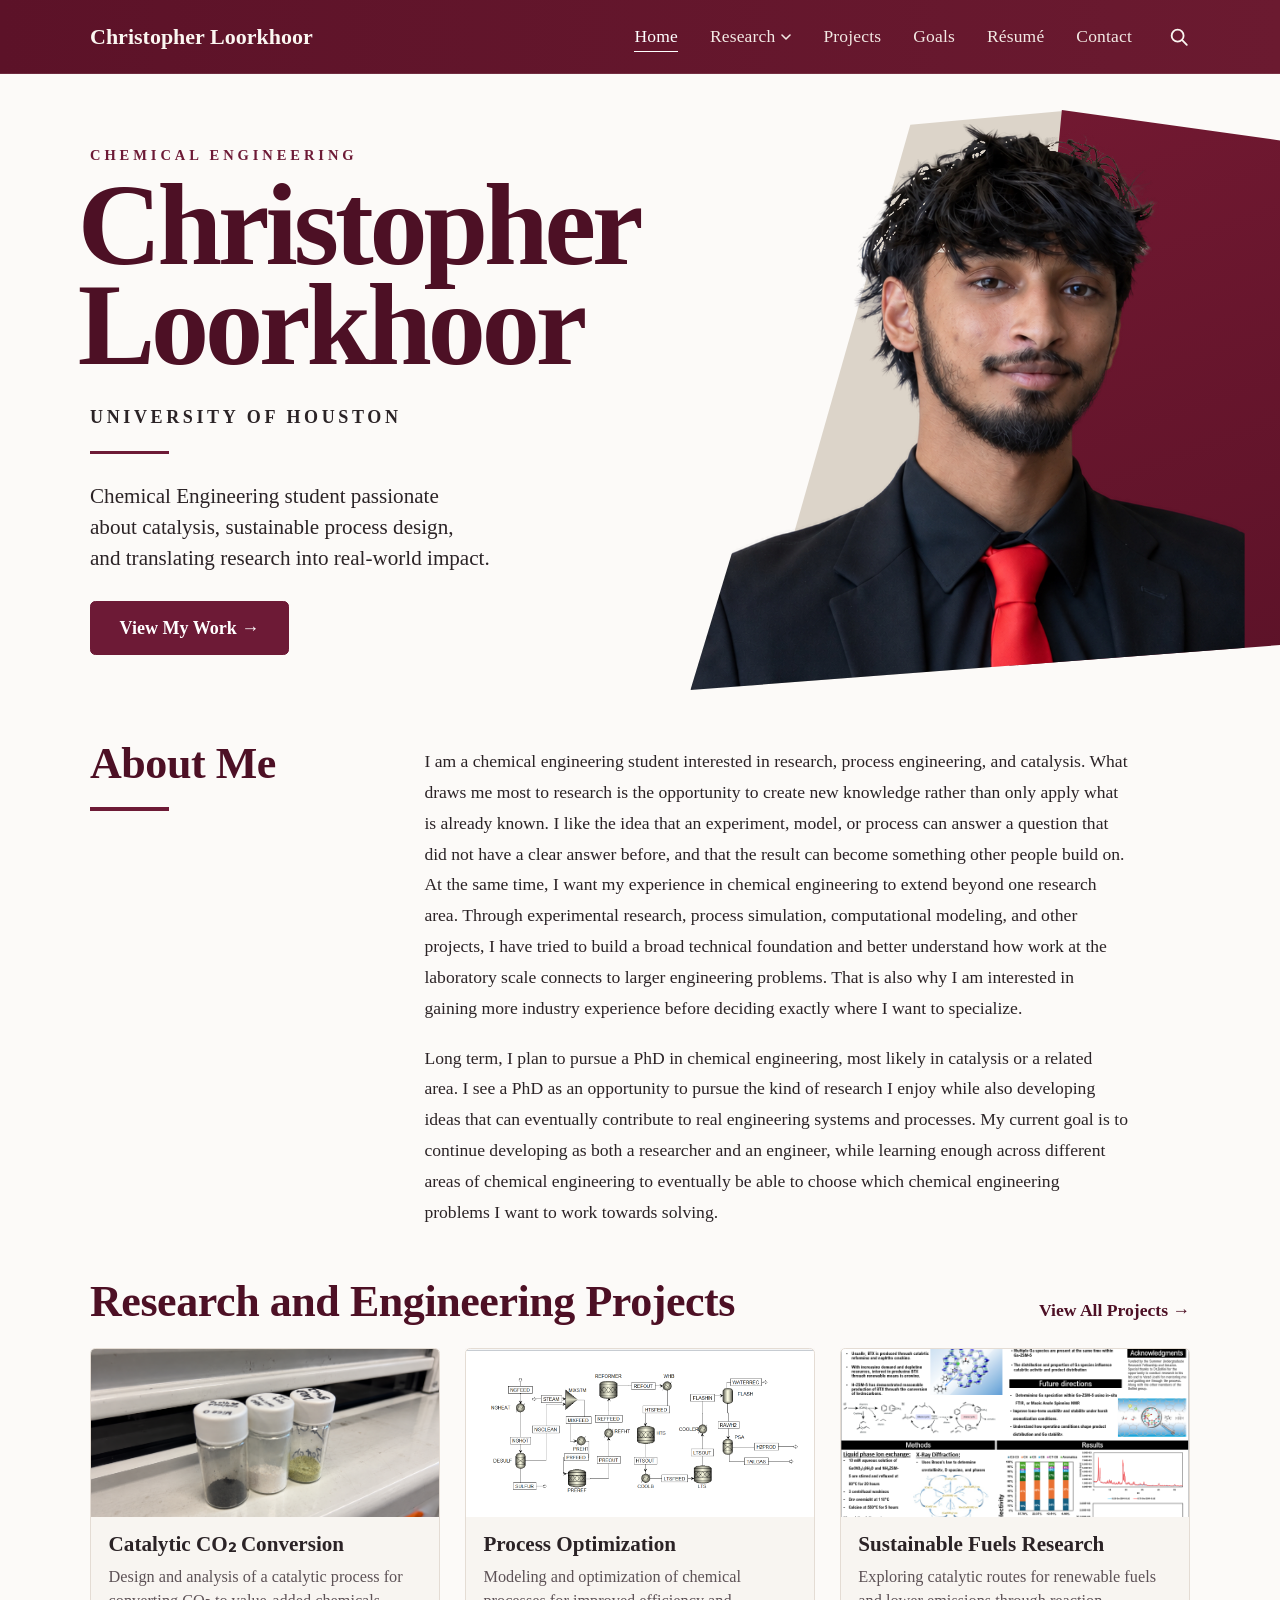
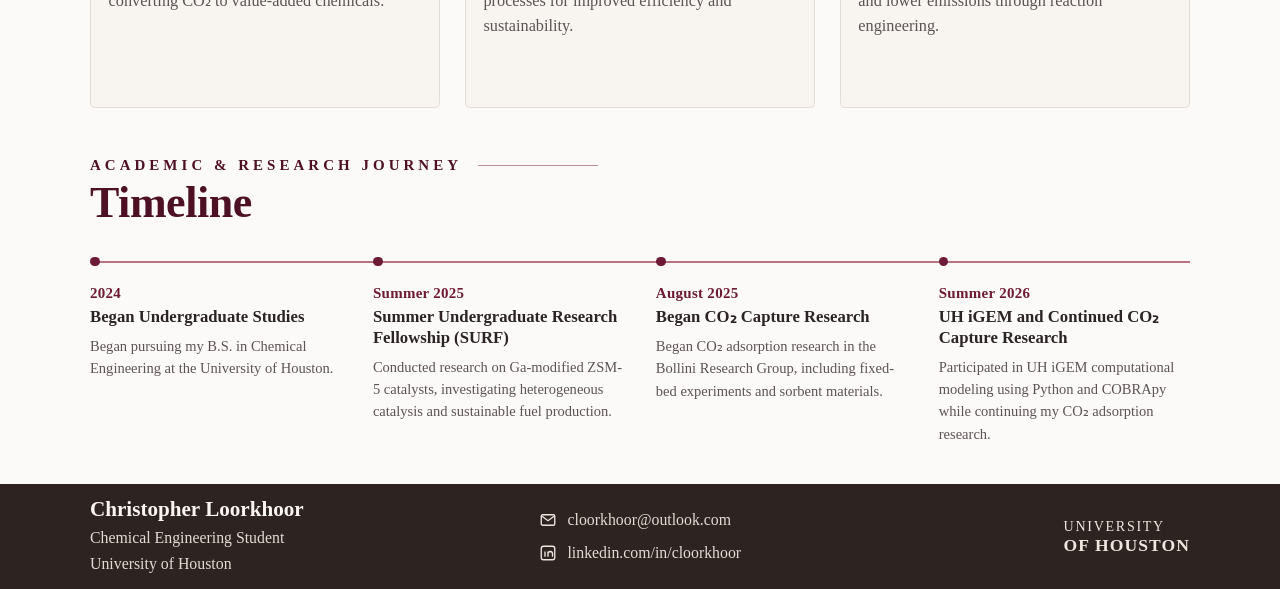
==== index.html @ f03ea796 "Add files via upload" ====
<!DOCTYPE html>
<html lang="en">
  <head>
    <meta charset="utf-8" />
    <meta name="viewport" content="width=device-width, initial-scale=1.0" />
    <meta
      name="description"
      content="Christopher Loorkhoor's chemical engineering portfolio: research, projects, experience, and goals."
    />
    <meta name="theme-color" content="#fcfaf8" />
    <title>Chemical Engineering Portfolio | Christopher Loorkhoor</title>
    <link href="assets/favicon.svg" rel="icon" type="image/svg+xml" />
    <link href="styles.css" rel="stylesheet" />
    <link href="homepage.css" rel="stylesheet" />
  </head>
  <body class="page-index portfolio-redesign">
    <a class="skip-link" href="#main">Skip to content</a>

    <!-- ================================================================
         HEADER AND NAVIGATION
         ================================================================ -->
    <header class="site-header" data-header>
      <a class="wordmark" href="index.html" aria-label="Christopher Loorkhoor, home" aria-current="page">
        <span class="wordmark-name">Christopher Loorkhoor</span>
      </a>
      <button class="menu-toggle" type="button" aria-expanded="false" aria-controls="primary-nav">
        <span></span>
        <span></span>
        <span></span>
        <span class="sr-only">Open navigation</span>
      </button>
      <nav id="primary-nav" class="primary-nav" aria-label="Primary navigation">
        <a href="index.html" aria-current="page">Home</a>
        <details class="research-nav">
          <summary>Research</summary>
          <div class="research-nav-pages">
            <a href="research.html">Research Overview</a>
            <a href="sorbents.html">CO₂ Capture and Sorbents</a>
            <a href="catalysis.html">Catalysis and Sustainable Fuels</a>
          </div>
        </details>
        <a href="projects.html">Projects</a>
        <a href="goals.html">Goals</a>
        <a href="resume.html">Résumé</a>
        <a href="resume.html#contact">Contact</a>
      </nav>
      <!-- Search icon: links to the Projects page (there is no site search). -->
      <a class="header-search" href="projects.html" aria-label="Browse projects">
        <svg viewBox="0 0 24 24" width="20" height="20" fill="none" stroke="currentColor" stroke-width="2" stroke-linecap="round" aria-hidden="true"><circle cx="10.5" cy="10.5" r="6.5"/><path d="m15.5 15.5 5 5"/></svg>
      </a>
    </header>

    <main id="main" class="home-main">
      <!-- ================================================================
           HERO
           ================================================================ -->
      <section class="home-hero">
        <div class="hero-copy">
          <p class="eyebrow-label">Chemical Engineering</p>
          <h1>Christopher <span>Loorkhoor</span></h1>
          <p class="hero-school">University of Houston</p>
          <div class="hero-divider"></div>
          <p class="hero-summary">
            Chemical Engineering student passionate<br class="hero-br" />
            about catalysis, sustainable process design,<br class="hero-br" />
            and translating research into real-world impact.
          </p>
          <div class="hero-actions">
            <a class="button button-primary" href="research.html">View My Work →</a>
          </div>
        </div>

        <div class="hero-visual">
          <!-- HERO PORTRAIT STAGE: beige + burgundy panels sit behind the portrait (all positioned in homepage.css). -->
          <div class="hero-stage">
            <div class="hero-panel hero-panel--beige"></div>
            <div class="hero-panel hero-panel--wine"></div>
            <figure class="hero-photo">
              <!-- IMAGE: Portrait-cutout.png is your Portrait.jpg with the background removed.
                   To use the original photo instead, change src to assets/Portrait.jpg
                   (it will then show its own background inside the diagonal frame). -->
              <img class="replaceable-image" src="assets/Portrait-cutout.png" alt="Portrait of Christopher Loorkhoor" data-no-lightbox />
            </figure>
          </div>
        </div>
      </section>

      <!-- ================================================================
           ABOUT ME
           Edit the two paragraphs below. The nav "About" link jumps here (#about).
           ================================================================ -->
      <section class="home-about section-shell" id="about">
        <div class="about-heading">
          <h2>About Me</h2>
          <div class="about-rule"></div>
        </div>
        <div class="about-text">
          <p>
            I am a chemical engineering student interested in research, process engineering, and catalysis.
            What draws me most to research is the opportunity to create new knowledge rather than only apply
            what is already known. I like the idea that an experiment, model, or process can answer a question
            that did not have a clear answer before, and that the result can become something other people build
            on. At the same time, I want my experience in chemical engineering to extend beyond one research area.
            Through experimental research, process simulation, computational modeling, and other projects, I have
            tried to build a broad technical foundation and better understand how work at the laboratory scale
            connects to larger engineering problems. That is also why I am interested in gaining more industry
            experience before deciding exactly where I want to specialize.
          </p>
          <p>
            Long term, I plan to pursue a PhD in chemical engineering, most likely in catalysis or a related area.
            I see a PhD as an opportunity to pursue the kind of research I enjoy while also developing ideas that
            can eventually contribute to real engineering systems and processes. My current goal is to continue
            developing as both a researcher and an engineer, while learning enough across different areas of
            chemical engineering to eventually be able to choose which chemical engineering problems I want to
            work towards solving.
          </p>
        </div>
      </section>

      <!-- ================================================================
           RESEARCH AND ENGINEERING PROJECTS
           ================================================================ -->
      <section class="home-section section-shell">
        <div class="section-heading-row">
          <h2>Research and Engineering Projects</h2>
          <a class="text-link" href="projects.html">View All Projects →</a>
        </div>

        <div class="project-card-grid">
          <article class="project-card">
            <a class="project-card-link" href="sorbents.html">
              <span class="project-card-image">
                <!-- Replace assets/homepage/GaZSM5.png with another approved catalysis image if desired. -->
                <!-- IMAGE: change src to your filename; add a descriptive alt value. -->
                <img class="replaceable-image" src="assets/Samples.png" alt="Ga-ZSM-5 catalysis poster" />
              </span>
              <span class="project-card-body">
                <strong>Catalytic CO₂ Conversion</strong>
                <span>
                  Design and analysis of a catalytic process for converting CO₂ to <span class="nowrap">value-added</span> chemicals.
                </span>
               <!--<small class="tag-row">
                  <span>Catalysis</span><span>Process Design</span><span>Simulation</span>
                </small>-->
              </span>
            </a>
          </article>

          <article class="project-card">
            <a class="project-card-link" href="projects.html#smr">
              <span class="project-card-image">
                <!-- Replace assets/aspen-smr-flowsheet.png with another approved process image if desired. -->
                <!-- IMAGE: change src to your filename; add a descriptive alt value. -->
                <img class="replaceable-image" src="assets/aspen-smr-flowsheet.png" alt="Aspen Plus steam methane reforming flowsheet" />
              </span>
              <span class="project-card-body">
                <strong>Process Optimization</strong>
                <span>
                  Modeling and optimization of chemical processes for improved efficiency and sustainability.
                </span>
                <!--<small class="tag-row">
                  <span>Optimization</span><span>Aspen Plus</span><span>Techno-Econ</span>
                </small>-->
              </span>
            </a>
          </article>

          <article class="project-card">
            <a class="project-card-link" href="catalysis.html">
              <span class="project-card-image">
                <!-- Replace assets/Samples.png with another approved sorbent image if desired. -->
                <!-- IMAGE: change src to your filename; add a descriptive alt value. -->
                <img class="replaceable-image" src="assets/homepage/GaZSM5.png" alt="Nickel-cerium sorbent samples" />
              </span>
              <span class="project-card-body">
                <strong>Sustainable Fuels Research</strong>
                <span>
                  Exploring catalytic routes for renewable fuels and lower emissions through reaction engineering.
                </span>
                <!--<small class="tag-row">
                  <span>Renewable Fuels</span><span>Kinetics</span><span>Research</span>
                </small>-->
              </span>
            </a>
          </article>
        </div>
      </section>

      <!-- ================================================================
           TIMELINE
           ================================================================ -->
      <section class="home-section section-shell home-timeline-section">
        <div class="section-kicker-row">
          <p class="section-kicker">Academic &amp; Research Journey</p>
        </div>
        <div class="section-heading-row section-heading-row--stacked">
          <h2>Timeline</h2>
        </div>

        <!-- TIMELINE: four milestones. Copy a <article> block to add another (also change the
             column count in homepage.css: grid-template-columns on .mini-timeline). -->
        <div class="mini-timeline" aria-label="Academic and research timeline">
          <div class="timeline-line"></div>
          <article class="timeline-step">
            <span class="timeline-dot"></span>
            <h3>2024</h3>
            <strong class="timeline-title">Began Undergraduate Studies</strong>
            <p>Began pursuing my B.S. in Chemical Engineering at the University of Houston.</p>
          </article>
          <article class="timeline-step">
            <span class="timeline-dot"></span>
            <h3>Summer 2025</h3>
            <strong class="timeline-title">Summer Undergraduate Research Fellowship (SURF)</strong>
            <p>Conducted research on Ga-modified ZSM-5 catalysts, investigating heterogeneous catalysis and sustainable fuel production.</p>
          </article>
          <article class="timeline-step">
            <span class="timeline-dot"></span>
            <h3>August 2025</h3>
            <strong class="timeline-title">Began CO₂ Capture Research</strong>
            <p>Began CO₂ adsorption research in the Bollini Research Group, including fixed-bed experiments and sorbent materials.</p>
          </article>
          <article class="timeline-step">
            <span class="timeline-dot"></span>
            <h3>Summer 2026</h3>
            <strong class="timeline-title">UH iGEM and Continued CO₂ Capture Research</strong>
            <p>Participated in UH iGEM computational modeling using Python and COBRApy while continuing my CO₂ adsorption research.</p>
          </article>
        </div>
      </section>
    </main>

    <!-- ================================================================
         FOOTER
         ================================================================ -->
    <footer class="site-footer home-footer">
      <div class="home-footer-inner">
        <div class="home-footer-col">
          <strong>Christopher Loorkhoor</strong>
          <span>Chemical Engineering Student</span>
          <span>University of Houston</span>
        </div>
        <div class="home-footer-col home-footer-col--center">
          <a href="mailto:cloorkhoor@outlook.com">
            <svg viewBox="0 0 24 24" width="18" height="18" fill="none" stroke="currentColor" stroke-width="1.8" aria-hidden="true"><rect x="3" y="5" width="18" height="14" rx="2"/><path d="m4 7 8 6 8-6"/></svg>
            cloorkhoor@outlook.com
          </a>
          <span>
            <svg viewBox="0 0 24 24" width="18" height="18" fill="none" stroke="currentColor" stroke-width="1.8" aria-hidden="true"><rect x="3" y="3" width="18" height="18" rx="3"/><path d="M8 10v7M8 7v.01M12 17v-7m0 3a3 3 0 0 1 6 0v4"/></svg>
            linkedin.com/in/cloorkhoor
          </span>
        </div>
        <div class="home-footer-col home-footer-col--right">
          <span class="home-footer-uh">University<br /><b>of Houston</b></span>
        </div>
      </div>
    </footer>

    <script src="script.js"></script>
  </body>
</html>
---- styles.css ----
/* SHARED STYLES: color palette first, then navigation, layout, sections, and mobile rules. */

:root {
  --wine: #6d1a36;
  --wine-dark: #4d1025;
  --blush: #e8d9d7;
  --sage: #a8b5a2;
  --sage-dark: #73806e;
  --ivory: #fcfaf8;
  --paper: #f6f1ed;
  --espresso: #2f2528;
  --muted: #6f6366;
  --line: rgba(109, 26, 54, 0.22);
  --shadow: 0 24px 70px rgba(47, 37, 40, 0.11);
  --serif: "Times New Roman", Times, serif;
  --sans: "Times New Roman", Times, serif;
  color-scheme: light;
}

* {
  box-sizing: border-box;
}

html {
  max-width: 100%;
  overflow-x: hidden;
  scroll-behavior: smooth;
  scroll-padding-top: 7rem;
}

body {
  width: 100%;
  max-width: 100%;
  overflow-x: hidden;
  margin: 0;
  color: var(--espresso);
  background:
    linear-gradient(rgba(109, 26, 54, 0.025) 1px, transparent 1px),
    linear-gradient(90deg, rgba(109, 26, 54, 0.025) 1px, transparent 1px),
    var(--ivory);
  background-size: 56px 56px;
  font-family: var(--sans);
  font-size: 1rem;
  line-height: 1.65;
}

@supports (overflow: clip) {
  html,
  body {
    overflow-x: clip;
  }

}

body::before {
  content: "";
  position: fixed;
  inset: 0;
  pointer-events: none;
  opacity: 0.25;
  background-image: radial-gradient(rgba(47, 37, 40, 0.18) 0.6px, transparent 0.6px);
  background-size: 7px 7px;
  mask-image: linear-gradient(to bottom, black, transparent 30%);
}

a {
  color: inherit;
}

img {
  display: block;
  max-width: 100%;
}

button, a {
  -webkit-tap-highlight-color: transparent;
}

.sr-only {
  position: absolute;
  width: 1px;
  height: 1px;
  padding: 0;
  margin: -1px;
  overflow: hidden;
  clip: rect(0, 0, 0, 0);
  white-space: nowrap;
  border: 0;
}

.skip-link {
  position: fixed;
  z-index: 100;
  top: 0.75rem;
  left: 0.75rem;
  transform: translateY(-160%);
  padding: 0.7rem 1rem;
  background: var(--wine);
  color: white;
  border-radius: 999px;
}

.skip-link:focus {
  transform: translateY(0);
}

.section-shell {
  width: min(1180px, calc(100% - 3rem));
  margin-inline: auto;
}

.site-header {
  position: sticky;
  z-index: 50;
  top: 0;
  display: flex;
  align-items: center;
  justify-content: space-between;
  min-height: 78px;
  padding: 0 4vw;
  border-bottom: 1px solid transparent;
  transition: background 220ms ease, border-color 220ms ease, box-shadow 220ms ease;
}

.site-header.is-scrolled {
  border-color: var(--line);
  background: rgba(252, 250, 248, 0.92);
  box-shadow: 0 10px 30px rgba(47, 37, 40, 0.06);
  backdrop-filter: blur(16px);
}

.wordmark {
  display: inline-flex;
  align-items: center;
  gap: 0.8rem;
  text-decoration: none;
}

.wordmark-mark {
  display: grid;
  width: 38px;
  aspect-ratio: 1;
  place-items: center;
  border-radius: 50%;
  background: var(--wine);
  color: white;
  font: 700 0.8rem/1 var(--serif);
  letter-spacing: 0.08em;
}

.wordmark-name {
  font-family: var(--serif);
  font-weight: 700;
  letter-spacing: 0.03em;
}

.primary-nav {
  display: flex;
  align-items: center;
  gap: clamp(1rem, 2.2vw, 2.2rem);
}

.primary-nav a {
  position: relative;
  padding: 1.7rem 0;
  color: var(--muted);
  font-size: 0.76rem;
  font-weight: 700;
  letter-spacing: 0.14em;
  text-decoration: none;
  text-transform: uppercase;
}

.primary-nav a::after {
  content: "";
  position: absolute;
  right: 0;
  bottom: 1.25rem;
  left: 0;
  height: 2px;
  transform: scaleX(0);
  background: var(--wine);
  transition: transform 180ms ease;
}

.primary-nav a:hover,
.primary-nav a:focus-visible,
.primary-nav a.is-active {
  color: var(--wine);
}

.primary-nav a[aria-current="page"] {
  color: var(--wine);
}

.primary-nav a[aria-current="page"]::after {
  transform: scaleX(1);
}

.primary-nav a:hover::after,
.primary-nav a:focus-visible::after,
.primary-nav a.is-active::after {
  transform: scaleX(1);
}

.menu-toggle {
  display: none;
  width: 44px;
  height: 44px;
  padding: 10px;
  border: 1px solid var(--line);
  border-radius: 50%;
  background: var(--ivory);
}

.menu-toggle > span:not(.sr-only) {
  display: block;
  height: 2px;
  margin: 4px 0;
  background: var(--espresso);
}

.hero {
  position: relative;
  display: grid;
  grid-template-columns: minmax(300px, 0.86fr) minmax(460px, 1.25fr);
  align-items: center;
  gap: clamp(3rem, 7vw, 7rem);
  min-height: calc(100svh - 78px);
  padding-block: clamp(3rem, 7vw, 6rem);
}

.hero > * {
  min-width: 0;
}

.hero-portrait {
  position: relative;
}

.portrait-accent {
  position: absolute;
  z-index: -1;
  inset: 11% -6% -5% -10%;
  border-radius: 34px;
  background: linear-gradient(145deg, rgba(168, 181, 162, 0.84), rgba(168, 181, 162, 0.23));
}

.portrait-frame {
  position: relative;
  overflow: hidden;
  margin: 0;
  aspect-ratio: 4 / 5;
  border: 2px solid var(--wine);
  border-radius: 32px;
  background: var(--blush);
  box-shadow: var(--shadow);
}

.portrait-frame::after {
  content: "";
  position: absolute;
  inset: 8px;
  border: 1px solid rgba(252, 250, 248, 0.75);
  border-radius: 25px;
  pointer-events: none;
}

.portrait-frame img {
  width: 100%;
  height: 100%;
  object-fit: cover;
  filter: grayscale(100%);
}

.portrait-frame figcaption {
  position: absolute;
  right: 1.5rem;
  bottom: 1.25rem;
  left: 1.5rem;
  color: rgba(255,255,255,0.86);
  font-size: 0.75rem;
  font-weight: 700;
  letter-spacing: 0.2em;
  text-align: center;
  text-transform: uppercase;
}

.identity-notes {
  position: absolute;
  top: 43%;
  left: -7.5rem;
  display: none;
  gap: 0.25rem;
  color: var(--sage-dark);
  font-size: 0.64rem;
  font-weight: 700;
  letter-spacing: 0.28em;
  text-transform: uppercase;
}

@media (min-width: 1450px) {
  .identity-notes {
    display: grid;
  }

}

.hero-copy {
  position: relative;
  z-index: 2;
}

.eyebrow {
  margin: 0 0 1.2rem;
  color: var(--wine);
  font-size: 0.75rem;
  font-weight: 800;
  letter-spacing: 0.18em;
  text-transform: uppercase;
}

.hero h1 {
  max-width: 800px;
  margin: 0;
  font: 500 clamp(4rem, 7vw, 7.5rem)/0.86 var(--serif);
  letter-spacing: -0.055em;
  text-transform: uppercase;
}

.hero h1 span {
  display: block;
  color: var(--wine);
}

.hero-role {
  margin: 1.5rem 0 0;
  color: var(--sage-dark);
  font-size: clamp(0.88rem, 1.4vw, 1.12rem);
  font-weight: 800;
  letter-spacing: 0.24em;
  text-transform: uppercase;
}

.hero-intro {
  max-width: 600px;
  margin: 1.75rem 0 0;
  font: italic clamp(1.25rem, 2vw, 1.65rem)/1.45 var(--serif);
}

.hero-actions {
  display: flex;
  flex-wrap: wrap;
  gap: 1rem;
  margin-top: 2.25rem;
}

.button {
  display: inline-flex;
  min-height: 52px;
  align-items: center;
  justify-content: center;
  gap: 1.5rem;
  padding: 0.85rem 1.5rem;
  border: 1px solid var(--wine);
  border-radius: 999px;
  font: 800 0.76rem/1 var(--sans);
  letter-spacing: 0.14em;
  text-decoration: none;
  text-transform: uppercase;
  transition: transform 180ms ease, box-shadow 180ms ease, background 180ms ease;
}

.button:hover {
  transform: translateY(-2px);
  box-shadow: 0 12px 28px rgba(109, 26, 54, 0.18);
}

.button-primary {
  background: var(--wine);
  color: white;
}

.button-primary:hover {
  background: var(--wine-dark);
}

.button-secondary {
  background: rgba(252, 250, 248, 0.75);
  color: var(--wine);
}

.button[disabled] {
  opacity: 0.62;
  cursor: not-allowed;
}

.button[disabled]:hover {
  transform: none;
  box-shadow: none;
}

.hero-linework {
  position: absolute;
  z-index: -1;
  top: 1%;
  right: 0;
  width: min(560px, 42vw);
  max-width: 100%;
  height: 78%;
  opacity: 0.72;
  overflow: hidden;
}

.hero-linework::after {
  content: "";
  position: absolute;
  inset: 0;
  background: linear-gradient(90deg, var(--ivory) 2%, transparent 48%);
}

.hero-linework img {
  width: 100%;
  height: 100%;
  object-fit: contain;
  object-position: right center;
}

.process {
  padding-block: 1.5rem 7rem;
}

.section-kicker {
  display: grid;
  grid-template-columns: 1fr auto 1fr;
  align-items: center;
  gap: 1.2rem;
}

.section-kicker span {
  height: 1px;
  background: var(--line);
}

.section-kicker h2 {
  margin: 0;
  font: 600 1rem/1 var(--serif);
  letter-spacing: 0.22em;
  text-transform: uppercase;
}

.process-map {
  position: relative;
  display: grid;
  grid-template-columns: repeat(4, 1fr);
  gap: 1.25rem;
  margin-top: 2.2rem;
}

.process-pipe {
  position: absolute;
  z-index: 0;
  top: 50%;
  left: 0;
  width: 100%;
  height: 80px;
  transform: translateY(-50%);
  overflow: hidden;
}

.process-pipe path {
  fill: none;
  stroke: var(--wine);
  stroke-width: 4;
  stroke-dasharray: 1;
}

.process-unit {
  position: relative;
  z-index: 1;
  display: flex;
  min-height: 250px;
  flex-direction: column;
  align-items: center;
  justify-content: center;
  padding: 2rem 1.25rem;
  overflow: hidden;
  border: 1px solid rgba(109, 26, 54, 0.38);
  border-radius: 22px;
  background: rgba(252, 250, 248, 0.94);
  box-shadow: 0 14px 40px rgba(47, 37, 40, 0.06);
  text-align: center;
  text-decoration: none;
  transition: transform 200ms ease, border-color 200ms ease, box-shadow 200ms ease;
}

.process-unit:hover,
.process-unit:focus-visible {
  transform: translateY(-8px);
  border-color: var(--wine);
  box-shadow: 0 22px 48px rgba(109, 26, 54, 0.13);
  outline: none;
}

.unit-tag {
  position: absolute;
  top: 1rem;
  left: 1.1rem;
  color: var(--sage-dark);
  font-size: 0.68rem;
  font-weight: 800;
  letter-spacing: 0.16em;
}

.unit-icon {
  display: grid;
  width: 104px;
  height: 92px;
  place-items: center;
  margin-bottom: 0.8rem;
}

.unit-icon img {
  width: 100%;
  height: 100%;
  object-fit: contain;
  transition: transform 220ms ease;
}

.process-unit:hover .unit-icon img,
.process-unit:focus-visible .unit-icon img {
  transform: scale(1.07);
}

.process-unit strong {
  font: 600 1.28rem/1 var(--serif);
  letter-spacing: 0.12em;
  text-transform: uppercase;
}

.process-unit small {
  max-width: 170px;
  margin-top: 0.7rem;
  color: var(--muted);
  font-size: 0.82rem;
}

.unit-arrow {
  display: grid;
  width: 34px;
  aspect-ratio: 1;
  place-items: center;
  margin-top: 1rem;
  border: 1px solid var(--line);
  border-radius: 50%;
  color: var(--wine);
}

.content-section {
  padding-block: clamp(5rem, 9vw, 9rem);
  border-top: 1px solid var(--line);
}

.section-heading {
  margin-bottom: clamp(2.5rem, 5vw, 4.5rem);
}

.section-heading h2,
.goal-copy h2,
.resume-band h2,
.contact h2 {
  max-width: 760px;
  margin: 0;
  font: 500 clamp(2.5rem, 5vw, 5rem)/1 var(--serif);
  letter-spacing: -0.035em;
}

.split-heading {
  display: flex;
  align-items: end;
  justify-content: space-between;
  gap: 2rem;
}

.section-number {
  color: var(--blush);
  font: 500 clamp(5rem, 11vw, 10rem)/0.75 var(--serif);
}

.about-grid {
  display: grid;
  grid-template-columns: 1.2fr 0.8fr;
  gap: 6vw;
}

.lead {
  margin: 0;
  font: 400 clamp(1.4rem, 2.5vw, 2.1rem)/1.5 var(--serif);
}

.detail-list {
  border-top: 1px solid var(--line);
}

.detail-list div {
  display: grid;
  gap: 0.2rem;
  padding: 1.2rem 0;
  border-bottom: 1px solid var(--line);
}

.detail-list span {
  color: var(--wine);
  font-size: 0.7rem;
  font-weight: 800;
  letter-spacing: 0.16em;
  text-transform: uppercase;
}

.detail-list strong {
  font-size: 1rem;
}

.feature-card {
  display: grid;
  grid-template-columns: 1.2fr 0.8fr;
  min-height: 420px;
  overflow: hidden;
  border: 1px solid var(--line);
  border-radius: 28px;
  background: rgba(255,255,255,0.6);
  box-shadow: var(--shadow);
}

.feature-copy {
  padding: clamp(2rem, 5vw, 4.5rem);
}

.card-label {
  margin: 0 0 0.65rem;
  color: var(--wine);
  font-size: 0.7rem;
  font-weight: 800;
  letter-spacing: 0.16em;
  text-transform: uppercase;
}

.feature-card h3,
.project-card h3,
.timeline h3 {
  margin: 0 0 1rem;
  font: 500 clamp(1.8rem, 3vw, 3rem)/1.1 var(--serif);
}

.feature-card p:not(.card-label), .project-card p:not(.card-label) {
  color: var(--muted);
}

.tag-row {
  display: flex;
  flex-wrap: wrap;
  gap: 0.6rem;
  margin-top: 2rem;
}

.tag-row span {
  padding: 0.45rem 0.8rem;
  border: 1px solid rgba(115,128,110,0.4);
  border-radius: 999px;
  color: var(--sage-dark);
  font-size: 0.76rem;
  font-weight: 700;
}

.data-panel {
  position: relative;
  display: flex;
  flex-direction: column;
  align-items: center;
  justify-content: center;
  gap: 0.5rem;
  padding: 2rem;
  overflow: hidden;
  background: var(--sage);
  color: var(--espresso);
}

.section-art {
  position: absolute;
  right: -10%;
  bottom: -5%;
  width: 72%;
  opacity: 0.11;
  filter: grayscale(1);
}

.data-panel span {
  display: grid;
  width: min(220px, 90%);
  min-height: 58px;
  place-items: center;
  border: 1px solid rgba(47,37,40,0.36);
  border-radius: 999px;
  background: rgba(252,250,248,0.45);
  font-size: 0.75rem;
  font-weight: 800;
  letter-spacing: 0.14em;
  text-transform: uppercase;
}

.data-panel i {
  display: block;
  width: 1px;
  height: 32px;
  background: var(--wine);
}

.card-grid {
  display: grid;
  grid-template-columns: repeat(2, 1fr);
  gap: 1.5rem;
}

.project-card {
  position: relative;
  min-height: 360px;
  padding: clamp(2rem, 4vw, 3.5rem);
  overflow: hidden;
  border: 1px solid var(--line);
  border-radius: 24px;
  background: rgba(255,255,255,0.52);
  transition: transform 180ms ease, box-shadow 180ms ease;
}

.project-card:hover {
  transform: translateY(-5px);
  box-shadow: var(--shadow);
}

.card-art {
  position: absolute;
  top: 1.5rem;
  right: 1.5rem;
  width: 120px;
  height: 120px;
  object-fit: contain;
  opacity: 0.16;
}

.project-link {
  display: inline-block;
  margin-top: 2rem;
  color: var(--wine);
  font-size: 0.76rem;
  font-weight: 800;
  letter-spacing: 0.12em;
  text-transform: uppercase;
}

.timeline {
  border-top: 1px solid var(--line);
}

.timeline article {
  position: relative;
  display: grid;
  grid-template-columns: 1fr 1fr;
  gap: 3rem;
  padding: 2rem 0 2rem 2rem;
  border-bottom: 1px solid var(--line);
}

.timeline article > p {
  margin: 0;
  color: var(--muted);
}

.timeline-marker {
  position: absolute;
  top: 2.45rem;
  left: -6px;
  width: 12px;
  height: 12px;
  border: 2px solid var(--ivory);
  border-radius: 50%;
  background: var(--wine);
  box-shadow: 0 0 0 1px var(--wine);
}

.timeline h3 {
  margin: 0;
  font-size: 1.7rem;
}

.goals {
  display: grid;
  grid-template-columns: 1.15fr 0.85fr;
  align-items: center;
  gap: 8vw;
}

.goal-copy > p:last-child {
  max-width: 650px;
  margin-top: 2rem;
  color: var(--muted);
  font-size: 1.1rem;
}

.goal-vessel {
  position: relative;
  min-height: 430px;
  padding: 2.4rem;
  overflow: hidden;
  border: 1px solid rgba(109,26,54,0.28);
  border-radius: 28px;
  background: linear-gradient(145deg, rgba(252,250,248,0.95), rgba(232,217,215,0.54) 55%, rgba(168,181,162,0.36));
  box-shadow: var(--shadow);
}

.goal-vessel::before {
  content: "";
  position: absolute;
  top: 0;
  bottom: 0;
  left: 3.9rem;
  width: 1px;
  background: linear-gradient(var(--wine), rgba(109,26,54,0.12));
}

.goal-vessel > img {
  position: absolute;
  right: -14%;
  bottom: -10%;
  width: 72%;
  height: 82%;
  object-fit: contain;
  opacity: 0.16;
}

.goal-panel-title {
  position: relative;
  z-index: 1;
  margin: 0 0 2.2rem 3.1rem;
  color: var(--wine);
  font-size: 0.72rem;
  font-weight: 800;
  letter-spacing: 0.18em;
  text-transform: uppercase;
}

.goal-path {
  position: relative;
  z-index: 1;
  display: grid;
  gap: 1.1rem;
}

.goal-stage {
  display: grid;
  grid-template-columns: 46px 1fr;
  align-items: center;
  gap: 1rem;
  min-height: 86px;
}

.goal-stage > span {
  display: grid;
  width: 34px;
  aspect-ratio: 1;
  place-items: center;
  border: 1px solid var(--wine);
  border-radius: 50%;
  background: var(--ivory);
  color: var(--wine);
  font-size: 0.69rem;
  font-weight: 800;
}

.goal-stage > div {
  width: min(245px, 100%);
  padding: 0.85rem 1rem;
  border: 1px solid rgba(109,26,54,0.2);
  border-radius: 14px;
  background: rgba(252,250,248,0.82);
  backdrop-filter: blur(3px);
}

.goal-stage strong {
  display: block;
  font: 500 1.3rem/1.1 var(--serif);
}

.goal-stage small {
  display: block;
  margin-top: 0.32rem;
  color: var(--muted);
  font-size: 0.76rem;
}

.goal-stage-output > span {
  background: var(--wine);
  color: white;
}

.goal-stage-output > div {
  border-color: var(--wine);
}

.resume-band {
  display: flex;
  align-items: center;
  justify-content: space-between;
  gap: 2rem;
  padding-block: 4rem;
  border-top: 1px solid var(--line);
  border-bottom: 1px solid var(--line);
}

.resume-band h2 {
  font-size: clamp(2rem, 4vw, 3.6rem);
}

.contact {
  padding-block: clamp(6rem, 12vw, 11rem);
  text-align: center;
}

.contact h2 {
  margin-inline: auto;
  color: var(--wine);
  font-size: clamp(4rem, 10vw, 9rem);
}

.contact > p:last-child {
  margin-top: 1.5rem;
  color: var(--muted);
}

.site-footer {
  display: flex;
  justify-content: space-between;
  gap: 2rem;
  padding-block: 2rem;
  border-top: 1px solid var(--line);
  color: var(--muted);
  font-size: 0.82rem;
}

.site-footer p {
  margin: 0;
}

.site-footer a {
  color: var(--wine);
  font-weight: 800;
  text-decoration: none;
}

.reveal {
  opacity: 0;
  transform: translateY(22px);
  transition: opacity 650ms ease, transform 650ms ease;
}

.reveal.is-visible {
  opacity: 1;
  transform: none;
}

@media (prefers-reduced-motion: reduce) {
  html {
    scroll-behavior: auto;
  }

  *, *::before, *::after {
    scroll-behavior: auto !important;
    transition-duration: 0.01ms !important;
    animation-duration: 0.01ms !important;
    animation-iteration-count: 1 !important;
  }

  .reveal {
    opacity: 1;
    transform: none;
  }

}

@media (max-width: 1100px) {
  .menu-toggle {
    display: block;
  }

  .primary-nav {
    position: fixed;
    top: 78px;
    right: 1rem;
    left: 1rem;
    display: grid;
    gap: 0;
    padding: 0.6rem 1.25rem;
    transform: translateY(-16px);
    visibility: hidden;
    opacity: 0;
    border: 1px solid var(--line);
    border-radius: 20px;
    background: rgba(252, 250, 248, 0.98);
    box-shadow: var(--shadow);
    transition: opacity 180ms ease, transform 180ms ease, visibility 180ms ease;
  }

  .primary-nav.is-open {
    transform: translateY(0);
    visibility: visible;
    opacity: 1;
  }

  .primary-nav a {
    padding: 0.8rem 0;
    border-bottom: 1px solid var(--line);
  }

  .primary-nav a:last-child {
    border-bottom: 0;
  }

  .primary-nav a::after {
    display: none;
  }

  .hero {
    grid-template-columns: minmax(260px, 0.75fr) 1.25fr;
    gap: 3rem;
  }

  .hero h1 {
    font-size: clamp(3.6rem, 8vw, 6rem);
  }

  .identity-notes {
    display: none;
  }

  .process-map {
    grid-template-columns: repeat(2, 1fr);
  }

  .process-pipe {
    display: none;
  }

}

@media (max-width: 720px) {
  .section-shell {
    width: min(100% - 2rem, 620px);
  }

  .wordmark-name {
    display: none;
  }

  .hero {
    grid-template-columns: 1fr;
    min-height: auto;
    padding-top: 2rem;
  }

  .hero-portrait {
    width: min(82%, 380px);
    margin-inline: auto;
  }

  .hero-copy {
    text-align: center;
  }

  .hero h1 {
    font-size: clamp(3.3rem, 15vw, 5.5rem);
  }

  .hero-intro {
    margin-inline: auto;
  }

  .hero-actions {
    justify-content: center;
  }

  .hero-linework {
    display: none;
  }

  .process {
    padding-top: 3rem;
  }

  .process-map {
    grid-template-columns: 1fr;
  }

  .process-unit {
    min-height: 210px;
  }

  .about-grid, .feature-card, .goals {
    grid-template-columns: 1fr;
  }

  .data-panel {
    min-height: 330px;
  }

  .card-grid {
    grid-template-columns: 1fr;
  }

  .split-heading {
    align-items: start;
  }

  .section-number {
    font-size: 5rem;
  }

  .timeline article {
    grid-template-columns: 1fr;
    gap: 0.5rem;
  }

  .goal-vessel {
    min-height: 400px;
    padding: 2rem 1.25rem;
  }

  .goal-vessel::before {
    left: 2.85rem;
  }

  .goal-panel-title {
    margin-left: 2.8rem;
  }

  .goal-stage {
    grid-template-columns: 40px 1fr;
    gap: 0.7rem;
  }

  .goal-stage > div {
    width: min(260px, 100%);
  }

  .resume-band {
    align-items: start;
    flex-direction: column;
  }

  .site-footer {
    align-items: start;
    flex-direction: column;
  }

}

@media (max-width: 430px) {
  .hero-actions {
    flex-direction: column;
  }

  .button {
    width: 100%;
  }

  .section-kicker {
    gap: 0.7rem;
  }

  .section-kicker h2 {
    font-size: 0.8rem;
    letter-spacing: 0.14em;
  }

  .split-heading {
    display: block;
  }

  .section-number {
    display: block;
    margin-top: 2rem;
  }

}

/* Shared reading pages retain the portfolio's process-drawing palette. */
.primary-nav a {
  font-size: 0.875rem;
  letter-spacing: 0.08em;
}

.eyebrow, .card-label, .detail-list span, .tag-row span, .button {
  font-size: 0.875rem;
}

.process-unit small, .site-footer {
  font-size: 0.9375rem;
}

.narrative p {
  margin: 0 0 1.4rem;
  font-size: 1.0625rem;
}

.narrative p:last-child {
  margin-bottom: 0;
}

.inner-page {
  padding-block: clamp(3rem, 7vw, 6rem);
}

.page-heading {
  max-width: 880px;
  margin-bottom: 3rem;
}

.page-heading h1 {
  margin: 0;
  font: 500 clamp(2.6rem, 6vw, 5rem)/1.08 var(--serif);
  letter-spacing: -0.035em;
}

.page-lead {
  max-width: 760px;
  margin: 1.5rem 0 0;
  font: 400 clamp(1.2rem, 2.3vw, 1.6rem)/1.55 var(--serif);
}

.reading-section {
  max-width: 850px;
  margin: 3.5rem 0;
}

.reading-section h2 {
  margin: 0 0 1.3rem;
  font: 500 clamp(1.8rem, 3vw, 2.5rem)/1.15 var(--serif);
}

.reading-section p {
  margin: 0 0 1.2rem;
  font-size: 1.0625rem;
}

.reading-section p:last-child {
  margin-bottom: 0;
}

.reading-section p.project-date {
  color: var(--wine);
  font-size: 0.9375rem;
}

.inner-page .card-grid h2 {
  position: relative;
  margin: 0 0 1rem;
  font: 500 2rem/1.15 var(--serif);
}

.inner-page .project-card {
  min-height: auto;
}

.inner-page .card-grid {
  margin: 3rem 0;
}

.related-links {
  display: flex;
  flex-wrap: wrap;
  gap: 1rem 2rem;
  padding-top: 2rem;
  margin-top: 3rem;
  border-top: 1px solid var(--line);
}

.related-links a, .text-link {
  color: var(--wine);
  text-decoration-thickness: 1px;
  text-underline-offset: 4px;
  font-weight: 600;
}

.workflow {
  margin: 2.5rem 0;
  padding-block: 1.5rem;
  border-block: 1px solid var(--line);
}

.workflow figcaption {
  font: 500 1.45rem/1.3 var(--serif);
  margin-bottom: 1.4rem;
}

.workflow ol {
  list-style: none;
  display: grid;
  grid-template-columns: repeat(4, minmax(0, 1fr));
  gap: 1.5rem;
  padding: 0;
  counter-reset: workflow;
}

.workflow li {
  min-width: 0;
  counter-increment: workflow;
  border-top: 2px solid var(--sage-dark);
  padding-top: 1rem;
}

.workflow li::before {
  content: '0' counter(workflow);
  display: block;
  color: var(--wine);
  font-size: 0.875rem;
  margin-bottom: 0.4rem;
}

.workflow strong, .workflow span {
  display: block;
}

.workflow span {
  font-size: 1rem;
  color: var(--muted);
  margin-top: 0.5rem;
}

.workflow > p {
  font-size: 0.9375rem;
  color: var(--muted);
  margin: 1.2rem 0 0;
}

.table-wrap {
  max-width: 960px;
  margin: 2rem 0;
}

table {
  width: 100%;
  border-collapse: collapse;
  table-layout: fixed;
  text-align: left;
  font-size: 1rem;
}

caption {
  text-align: left;
  font: 500 1.45rem/1.3 var(--serif);
  margin-bottom: 1rem;
}

th, td {
  overflow-wrap: anywhere;
  padding: 1rem;
  border-bottom: 1px solid var(--line);
  vertical-align: top;
}

thead th {
  color: var(--wine);
  background: rgba(232,217,215,0.4);
}

tbody th {
  font-weight: 600;
}

.plain-list {
  padding-left: 1.3rem;
}

.plain-list li {
  margin-bottom: 0.6rem;
}

.document-actions {
  display: flex;
  flex-wrap: wrap;
  gap: 1rem;
  margin-block: 2rem 3rem;
}

.site-footer div {
  overflow-wrap: anywhere;
}

.research-nav {
  position: relative;
}

.research-nav summary {
  padding: 1.7rem 0;
  cursor: pointer;
  color: var(--muted);
  font-size: 0.875rem;
  font-weight: 700;
  letter-spacing: 0.08em;
  text-transform: uppercase;
}

.research-nav summary:hover, .research-nav:has([aria-current="page"]) summary {
  color: var(--wine);
}

.research-nav-pages {
  position: absolute;
  top: 100%;
  left: -1rem;
  width: 290px;
  padding: 0.5rem 1rem;
  border: 1px solid var(--line);
  border-radius: 12px;
  background: var(--ivory);
  box-shadow: var(--shadow);
}

.research-nav-pages a {
  display: block;
  padding: 0.8rem 0;
  font-size: 0.9375rem;
  font-weight: 500;
  letter-spacing: 0;
  text-transform: none;
}

.research-nav-pages a::after {
  display: none;
}

.research-nav summary:focus-visible {
  outline: 2px solid var(--wine);
  outline-offset: 4px;
}

.work-excerpts article {
  margin: 1.5rem 0;
  padding-bottom: 1.5rem;
  border-bottom: 1px solid var(--line);
}

.work-excerpts article:last-child {
  border-bottom: 0;
}

.work-excerpts h3 {
  margin: 0 0 0.6rem;
  font: 500 1.5rem/1.25 var(--serif);
}

.work-excerpts h3 a {
  color: var(--wine);
  text-decoration-thickness: 1px;
  text-underline-offset: 4px;
}

.work-excerpts p {
  color: var(--muted);
}

/* A text-led homepage without the decorative plant/process metaphor. */
body {
  background: var(--ivory);
}

body::before {
  display: none;
}

.hero {
  grid-template-columns: minmax(0, 1fr);
  min-height: auto;
  gap: 0;
  padding-block: clamp(3rem, 7vw, 6rem);
}

.hero-copy {
  max-width: 940px;
}

.hero-intro {
  max-width: 700px;
}

.hero h1 {
  font-size: clamp(3.3rem, 8.5vw, 7.2rem);
}

.hero + .content-section {
  padding-top: clamp(3rem, 6vw, 5rem);
}

.image-slot {
  display: flex;
  flex-direction: column;
  align-items: center;
  justify-content: center;
  min-height: 260px;
  margin: 2rem 0;
  padding: 2rem;
  border: 1px dashed var(--muted);
  background: rgba(255,255,255,0.35);
  text-align: center;
}

.image-slot strong {
  font-size: 1.25rem;
  font-weight: 400;
}

.image-slot figcaption {
  max-width: 340px;
  margin-top: 0.6rem;
  color: var(--muted);
  font-size: 1rem;
}

.image-slot-grid {
  display: grid;
  grid-template-columns: repeat(2, minmax(0, 1fr));
  gap: 1.5rem;
}

.hero.has-portrait-space {
  grid-template-columns: minmax(0,0.75fr) minmax(0,1.3fr);
  align-items: center;
  gap: clamp(2rem,5vw,5rem);
}

.hero.has-portrait-space h1 {
  font-size: clamp(3.2rem,6.5vw,6rem);
}

.hero .portrait-space {
  width: 100%;
  aspect-ratio: 4 / 5;
  min-height: 0;
  margin: 0;
}

.site-footer {
  width: 100%;
  margin-inline: 0;
  padding-inline: max(1.5rem, calc((100% - 1180px) / 2));
  border-top: 0;
  background: var(--espresso);
  color: var(--ivory);
}

.site-footer a {
  color: var(--ivory);
}

.site-footer a:hover {
  color: var(--blush);
  text-decoration: underline;
  text-underline-offset: 4px;
}

.site-footer a:focus-visible {
  outline-color: var(--ivory);
}

@media (max-width: 720px) {
  .site-footer {
    padding-inline: 1rem;
  }

  .hero.has-portrait-space, .image-slot-grid {
    grid-template-columns: minmax(0,1fr);
  }

  .hero .portrait-space {
    width: min(100%,300px);
    margin-inline: auto;
  }

  .hero.has-portrait-space h1 {
    font-size: clamp(3.2rem,13vw,5rem);
  }

  .image-slot {
    min-height: 210px;
  }

  .image-slot-grid {
    gap: 0;
  }

}

@media (max-width: 1100px) {
  .research-nav summary {
    padding: 0.8rem 0;
    border-bottom: 1px solid var(--line);
  }

  .research-nav-pages {
    position: static;
    width: auto;
    padding: 0.3rem 0 0.3rem 1rem;
    border: 0;
    border-radius: 0;
    box-shadow: none;
    background: transparent;
  }

  .primary-nav {
    max-height: calc(100svh - 100px);
    overflow-y: auto;
  }

}

a:focus-visible, button:focus-visible {
  outline: 2px solid var(--wine);
  outline-offset: 5px;
}

@media (max-width: 720px) {
  .workflow ol {
    grid-template-columns: repeat(2, minmax(0, 1fr));
  }

  th, td {
    padding: 0.7rem 0.4rem;
    font-size: 0.9375rem;
  }

  .reading-section {
    margin: 2.7rem 0;
  }

}

@media (max-width: 430px) {
  .workflow ol {
    grid-template-columns: 1fr;
  }

  .document-actions {
    flex-direction: column;
  }

}

/* Ivory editorial layout: simple typography, real work, and restrained accents. */
.site-header {
  border-bottom: 1px solid var(--wine);
  background: var(--ivory);
}

.wordmark {
  gap: 0;
}

.wordmark-name {
  display: inline;
  font-size: 1.35rem;
  font-weight: 400;
  letter-spacing: 0;
}

.primary-nav a, .research-nav summary {
  font-size: 1rem;
  font-weight: 400;
  letter-spacing: 0;
  text-transform: none;
}

.primary-nav, .research-nav-pages {
  border-radius: 0;
  box-shadow: none;
}

.eyebrow {
  font-size: 1rem;
  font-weight: 400;
  letter-spacing: 0;
  text-transform: none;
}

.hero.has-portrait-space {
  grid-template-columns: minmax(0,1.2fr) minmax(0,1fr);
  gap: clamp(2rem,5vw,4.5rem);
}

.hero.has-portrait-space h1 {
  font-size: clamp(3.2rem,6vw,5.8rem);
  font-weight: 700;
  line-height: 1;
  letter-spacing: -0.035em;
  text-transform: none;
}

.hero h1 span {
  color: var(--espresso);
}

.hero-role {
  color: var(--muted);
  font-size: 1rem;
  font-weight: 400;
  letter-spacing: 0;
  text-transform: none;
}

.hero-intro {
  max-width: 600px;
  font: 400 1.2rem/1.6 var(--serif);
}

.hero .portrait-space {
  aspect-ratio: 1 / 1;
  background: #e9e4de;
  border-color: #d8cec6;
}

.image-slot {
  border: 1px solid #d8cec6;
  background: #f2eeea;
}

.button, .button-primary, .button-secondary {
  display: inline-flex;
  align-items: center;
  width: auto;
  min-height: 44px;
  padding: 0;
  border: 0;
  border-radius: 0;
  background: transparent;
  color: var(--wine);
  font: 400 1.125rem/1.4 var(--serif);
  letter-spacing: 0;
  text-transform: none;
  text-decoration: underline;
  text-decoration-thickness: 1px;
  text-underline-offset: 5px;
  box-shadow: none;
}

.button:hover {
  transform: none;
  background: transparent;
  color: var(--wine-dark);
  box-shadow: none;
}

.hero-actions {
  gap: 1rem 2rem;
}

.selected-work {
  padding-block: 2.5rem 3.5rem;
  border-top: 1px solid var(--wine);
  border-bottom: 1px solid var(--line);
}

.selected-work h2 {
  margin: 0 0 2rem;
  font: 700 2rem/1.2 var(--serif);
}

.selected-grid {
  display: grid;
  grid-template-columns: minmax(0,1.2fr) minmax(0,1.2fr) minmax(0,0.9fr);
  gap: 2rem;
}

.selected-grid article {
  min-width: 0;
}

.selected-grid article + article {
  border-left: 1px solid var(--sage);
  padding-left: 2rem;
}

.selected-grid h3 {
  margin: 0 0 1rem;
  font: 700 1.4rem/1.25 var(--serif);
}

.selected-grid h3 a {
  text-decoration: none;
}

.selected-grid h3 a:hover {
  color: var(--wine);
  text-decoration: underline;
  text-underline-offset: 4px;
}

.selected-grid p {
  margin: 0 0 1.2rem;
  font-size: 1.0625rem;
}

.text-link {
  font-weight: 400;
}

.section-heading h2 {
  font-size: clamp(2rem,3.5vw,3rem);
  font-weight: 700;
  letter-spacing: -0.02em;
}

.page-heading h1 {
  font-size: clamp(2.5rem,4.5vw,3.75rem);
  font-weight: 700;
}

.project-card {
  border-radius: 0;
  background: transparent;
  box-shadow: none;
}

.project-card:hover {
  transform: none;
  box-shadow: none;
}

.site-footer a {
  font-weight: 400;
}

@media (max-width: 720px) {
  .wordmark-name {
    display: inline;
    font-size: 1.1rem;
  }

  .hero.has-portrait-space {
    grid-template-columns: minmax(0,1fr);
    gap: 2rem;
  }

  .hero-copy {
    text-align: left;
  }

  .hero-actions {
    justify-content: flex-start;
  }

  .hero.has-portrait-space h1 {
    font-size: clamp(2.8rem,11vw,4.5rem);
  }

  .hero .portrait-space {
    width: min(100%,400px);
    margin-inline: 0;
  }

  .selected-grid {
    grid-template-columns: minmax(0,1fr);
    gap: 1.5rem;
  }

  .selected-grid article + article {
    border-left: 0;
    border-top: 1px solid var(--sage);
    padding: 1.5rem 0 0;
  }

}

@media (max-width: 430px) {
  .hero-actions {
    flex-direction: row;
    flex-wrap: wrap;
  }

}

/* SMR figures keep their complete aspect ratio and open at native resolution. */
.smr-project {
  max-width: 100%;
}

.smr-project > p {
  max-width: 850px;
}

.smr-figures {
  margin-top: 2.5rem;
}

.reconstruction-note {
  max-width: 850px;
  color: var(--muted);
}

.project-figure {
  margin: 2rem 0 3rem;
}

.project-figure > a {
  display: block;
  border: 1px solid var(--line);
  background: white;
}

.project-figure img {
  width: 100%;
  height: auto;
}

.project-figure figcaption {
  max-width: 850px;
  margin-top: 0.8rem;
  color: var(--muted);
  font-size: 1rem;
  line-height: 1.6;
}

.project-figure figcaption strong {
  color: var(--espresso);
}

.project-figure figcaption .text-link {
  display: inline-block;
  margin-left: 0.4rem;
}

.smr-figures .supporting-figure {
  max-width: 850px;
  margin-top: 2.5rem;
}

/* Keep each research or project visual alongside its own narrative. */
.media-section {
  max-width: 100%;
}

.media-layout {
  display: grid;
  grid-template-columns: minmax(0,1.05fr) minmax(0,1fr);
  gap: clamp(1.5rem,3vw,3rem);
  align-items: start;
}

.media-copy, .media-visual {
  min-width: 0;
}

.media-copy .table-wrap {
  margin-bottom: 0;
}

.media-visual .image-slot, .media-visual .project-figure {
  margin: 0;
}

.media-visual .image-slot {
  min-height: 280px;
}

.media-visual .image-slot-grid {
  grid-template-columns: minmax(0,1fr);
  gap: 1.25rem;
}

.media-visual .image-slot-grid .image-slot {
  min-height: 220px;
}

.media-visual .smr-figures {
  margin-top: 0;
}

.media-visual .supporting-figure {
  width: 88%;
  margin-top: 1.5rem;
}

.media-visual .project-figure figcaption {
  font-size: 0.9375rem;
  line-height: 1.5;
}

.smr-project .media-layout {
  grid-template-columns: minmax(0,0.95fr) minmax(0,1.2fr);
}

.media-copy .reconstruction-note {
  margin-top: 1.25rem;
  font-size: 0.9375rem;
}

@media (max-width: 900px) {
  .media-layout, .smr-project .media-layout {
    grid-template-columns: minmax(0,1fr);
    gap: 1.5rem;
  }

  .media-visual .image-slot-grid {
    grid-template-columns: repeat(2,minmax(0,1fr));
  }

  .media-visual .supporting-figure {
    width: 100%;
  }

}

@media (max-width: 560px) {
  .media-visual .image-slot-grid {
    grid-template-columns: minmax(0,1fr);
  }

}


/* ========================================================================
   SITE-WIDE BURGUNDY HERO REDESIGN · OCTOBER 2026
   ========================================================================
   HOW TO EDIT:
   1. Colors: change --wine, --wine-dark, --espresso, or --ivory in :root.
   2. Page headlines and introductions: edit .page-heading in each HTML file.
   3. Existing imagery: edit each <img src="assets/..."> in its HTML section.
   4. Empty image spaces are deliberately kept as editable image-slot / blank
      placeholders. Replace them with your own source; no stock images added.
   5. Only resume.html includes buttons inside the burgundy heading.
   Existing layout and navigation are retained above this override layer.
   ======================================================================== */

body.portfolio-redesign { background: var(--ivory); }
body.portfolio-redesign::before { opacity: .055; }

/* TOP NAVIGATION */
.portfolio-redesign .site-header { background: var(--ivory); border-bottom: 1px solid var(--line); }
.portfolio-redesign .primary-nav a[aria-current="page"],
.portfolio-redesign .research-nav:has([aria-current="page"]) > summary { color: var(--wine); }
.portfolio-redesign .primary-nav a[aria-current="page"]::after { background:var(--wine); height:2px; }

/* INTERIOR PAGE HERO: full-bleed banner even though content remains section-shell */
.portfolio-redesign .inner-page { padding-top: 0; padding-bottom: clamp(3rem,6vw,5rem); }
.portfolio-redesign .inner-page > .page-heading {
  box-sizing: border-box;
  position: relative;
  isolation: isolate;
  width: 100vw;
  max-width: none;
  margin-left: calc(50% - 50vw);
  margin-right: calc(50% - 50vw);
  margin-bottom: clamp(2.5rem,5vw,4.2rem);
  padding: clamp(2.7rem,5vw,4.7rem) max(1.5rem, calc((100vw - 1180px) / 2));
  background: linear-gradient(115deg, var(--wine-dark) 0%, var(--wine) 100%);
  color: var(--ivory);
}
.portfolio-redesign .page-heading .eyebrow {
  margin: 0 0 1.05rem;
  color: var(--ivory);
  text-transform: uppercase;
  letter-spacing: .22em;
  font-size: .79rem;
  font-weight: 600;
}
.portfolio-redesign .page-heading .eyebrow::after {
  content: ''; display: inline-block; vertical-align: middle;
  width: 3.5rem; height: 1px; margin-left: 1rem; background: rgba(255,255,255,.75);
}
.portfolio-redesign .page-heading h1 {
  max-width: 1000px; color: white;
  font-size: clamp(2.7rem,5.5vw,5.1rem); line-height: 1.04;
  font-weight: 700; letter-spacing: -.033em;
}
.portfolio-redesign .page-heading .page-lead {
  max-width: 810px; color: #f7e9e9;
  font-size: clamp(1.14rem,2.05vw,1.45rem); line-height: 1.53;
}

/* MAIN CONTENT: quiet ivory and burgundy section accents */
.portfolio-redesign .reading-section,
.portfolio-redesign .inner-page > .related-links,
.portfolio-redesign .inner-page > .workflow { max-width: 1180px; }
.portfolio-redesign .reading-section h2 { position: relative; color: var(--wine-dark); padding-left: 3.65rem; }
.portfolio-redesign .reading-section h2::before {
  content: ''; position: absolute; top: .58em; left: 0;
  width: 2.5rem; height: 2px; background: var(--wine);
}
.portfolio-redesign .reading-section .media-copy h2 { padding-left:0; }
.portfolio-redesign .reading-section .media-copy h2::before { display:none; }
.portfolio-redesign .image-slot { background: #f2eeea; border: 1px solid #ded6d0; }
.portfolio-redesign .image-slot img { object-fit:contain; }
.portfolio-redesign .plain-list li::marker { color:var(--wine); }
.portfolio-redesign .related-links a { color: var(--wine); }
.portfolio-redesign .workflow { border-color: var(--line); }
.portfolio-redesign .workflow ol li::marker { color: var(--wine); }

/* ONLY THE RESUME PAGE has hero action buttons. */
.portfolio-redesign.page-resume .page-heading .document-actions {
  display:flex; gap:1rem; margin:1.65rem 0 0; flex-wrap:wrap;
}
.portfolio-redesign.page-resume .page-heading .document-actions .button {
  display:inline-flex; justify-content:center; align-items:center;
  min-height:46px; padding: .7rem 1.35rem;
  border-radius: 3px; border:1px solid rgba(255,255,255,.88);
  color:var(--ivory); background:transparent;
  text-decoration:none; font-size:1rem; font-weight:600;
}
.portfolio-redesign.page-resume .document-actions .button:first-child {
  background:var(--ivory); color:var(--wine-dark);
}
.portfolio-redesign.page-resume .document-actions .button:hover { transform:none; opacity:.86; }

/* ESPRESSO FOOTER — intentionally not burgundy */
.portfolio-redesign .site-footer {
  background:var(--espresso); color:var(--ivory);
  border:0; padding-block: 1.65rem;
}
.portfolio-redesign .site-footer a { color:var(--ivory); }

/* MOBILE: maintain a normal full-width hero and keep navigation usable */
@media (max-width: 720px) {
  .portfolio-redesign .inner-page > .page-heading {
    padding: 2.65rem 1.4rem 2.9rem;
  }
  .portfolio-redesign .page-heading h1 { font-size:clamp(2.45rem,9vw,3.7rem); }
  .portfolio-redesign .reading-section h2 { padding-left: 2.8rem; }
  .portfolio-redesign .reading-section h2::before { width:1.9rem; }
}


/* ============================================================
   PROFESSIONAL POLISH — EDIT THIS SECTION FOR MOTION / MOBILE
   Everything is progressive enhancement. Original structure stays intact.
   Animation respects operating-system reduced-motion preferences.
   ============================================================ */

/* Native cross-document transitions, where implemented by the browser.
   Unavailable browsers use the original instant navigation. */
@view-transition { navigation: auto; }
::view-transition-old(root) { animation: .11s ease-out both polish-out; }
::view-transition-new(root) { animation: .20s ease-out both polish-in; }
@keyframes polish-out { to { opacity:.2; } }
@keyframes polish-in { from { opacity:.25; } to { opacity:1; } }

/* Entry and scroll animation: short, one-time, no exaggerated movement */
.portfolio-redesign main { animation: polish-main-in .25s ease-out both; }
@keyframes polish-main-in { from { opacity:.75; } to { opacity:1; } }
.portfolio-redesign .polish-reveal {
  opacity: 0; transform: translateY(12px);
  transition: opacity .36s ease-out, transform .36s ease-out;
}
.portfolio-redesign .polish-reveal.polish-visible { opacity:1; transform:none; }

/* Active navigation states, including pages nested under Research. */
.portfolio-redesign .primary-nav a[aria-current="page"],
.portfolio-redesign .research-nav > summary.is-current-section { color:var(--wine); }
.portfolio-redesign .research-nav > summary.is-current-section::after { background:var(--wine); }
.portfolio-redesign :is(.primary-nav a, .research-nav summary, .related-links a, .portal, .button) {
  transition: color .16s ease, background-color .16s ease, border-color .16s ease, opacity .16s ease, box-shadow .16s ease;
}
.portfolio-redesign :is(a, button, summary, img[role="button"]):focus-visible {
  outline: 3px solid var(--wine); outline-offset: 4px;
}

/* Enlarges ONLY real provided PNG/JPG/WebP assets. Placeholder SVGs stay inert. */
.portfolio-redesign img.lightbox-target { cursor: zoom-in; }
.portfolio-redesign .portfolio-lightbox { color:var(--ivory); }
.portfolio-lightbox {
  width:min(1080px,94vw); max-width:94vw; max-height:92vh;
  padding: 0; border:1px solid rgba(255,255,255,.16); border-radius:8px;
  background:var(--espresso); color:var(--ivory); box-shadow:0 24px 80px rgba(0,0,0,.4);
}
.portfolio-lightbox::backdrop { background:rgba(25,15,20,.86); }
.portfolio-lightbox .lightbox-layout { position:relative; display:grid; gap:.75rem; padding:1.2rem; }
.portfolio-lightbox .lightbox-image { display:block; margin:auto; max-width:100%; max-height:calc(92vh - 105px); width:auto; height:auto; object-fit:contain; }
.portfolio-lightbox .lightbox-caption { font-size:.92rem; color:var(--ivory); margin:0; padding-right:2.5rem; line-height:1.45; }
.portfolio-lightbox .lightbox-close {
  position:absolute; z-index:2; right:.55rem; top:.55rem; width:40px; height:40px;
  border:1px solid rgba(255,255,255,.45); border-radius:50%;
  background:var(--espresso); color:white; font:28px/1 var(--serif); cursor:pointer;
}
.portfolio-lightbox .lightbox-close:focus-visible { outline:3px solid white; outline-offset:3px; }
.portfolio-lightbox.lightbox-fallback[open] { position:fixed; inset:3vh 3vw; z-index:2000; overflow:auto; }

/* Responsive safety: media, long text and card grids never overflow the viewport. */
.portfolio-redesign { overflow-x:clip; }
.portfolio-redesign :is(img,svg,video,iframe) { max-width:100%; }
.portfolio-redesign :is(.media-layout,.smr-figures,.portal-grid,.artifact-grid,.image-slot-grid) > * { min-width:0; }
.portfolio-redesign :is(.page-heading h1,.reading-section h2,.portal-label h2) { overflow-wrap:break-word; }
.portfolio-redesign .table-wrap { max-width:100%; overflow-x:auto; }
@media (max-width: 900px) {
  .portfolio-redesign .smr-figures { grid-template-columns:1fr; }
}
@media (max-width: 720px) {
  .portfolio-redesign .inner-page > .page-heading { width:100vw; }
  .portfolio-redesign .related-links { overflow-wrap:anywhere; }
  .portfolio-redesign .site-footer { gap:.75rem; }
  .portfolio-redesign .document-actions .button { max-width:100%; }
}
@media (max-width: 480px) {
  .portfolio-redesign .inner-page > .page-heading { padding:2.3rem 1.2rem; }
  .portfolio-redesign .page-heading h1 { font-size:clamp(2.05rem,9vw,3rem); }
  .portfolio-redesign .page-heading .page-lead { font-size:1.08rem; }
  .portfolio-redesign .portfolio-lightbox .lightbox-layout { padding:.6rem; }
}
@media (prefers-reduced-motion: reduce) {
  @view-transition { navigation: none; }
  ::view-transition-old(root),::view-transition-new(root) { animation:none!important; }
  .portfolio-redesign main { animation:none; }
  .portfolio-redesign .polish-reveal { opacity:1; transform:none; transition:none; }
  .portfolio-redesign :is(a,button,summary) { transition:none; }
  html:focus-within { scroll-behavior:auto; }
}


/* ============================================================
   SHARED BURGUNDY HEADER  (same on every page)
   Navigation markup lives in each page's <header>. To change the look of the
   header site-wide, edit this block only. The homepage aligns it to its own
   content column through --header-shell (see homepage.css).
   ============================================================ */
.portfolio-redesign .site-header {
  position: sticky;
  top: 0;
  z-index: 50;
  min-height: 74px;
  padding-inline: max(1.5rem, calc((100% - var(--header-shell, 1180px)) / 2));
  gap: 24px;
  background: linear-gradient(90deg, #5c1228 0%, #6b1a30 100%);
  border-bottom: 1px solid rgba(255, 255, 255, .1);
  box-shadow: none;
}
.portfolio-redesign .site-header.is-scrolled {
  background: rgba(92, 18, 40, .97);
  border-color: rgba(255, 255, 255, .1);
  box-shadow: 0 8px 24px rgba(47, 20, 28, .18);
  backdrop-filter: blur(10px);
}
.portfolio-redesign .wordmark-name {
  color: #fbf6f1;
  font: 700 22px/1 "Times New Roman", Times, serif;
  letter-spacing: 0;
}
.portfolio-redesign .primary-nav { margin-left: auto; gap: 32px; }

/* top-level links + the Research dropdown label */
.portfolio-redesign .primary-nav > a,
.portfolio-redesign .research-nav > summary {
  position: relative;
  padding: .6rem 0;
  color: #f3e9e4;
  font: 400 17.5px/1 "Times New Roman", Times, serif;
  letter-spacing: .01em;
  text-transform: none;
  text-decoration: none;
}
.portfolio-redesign .research-nav > summary {
  padding-right: 16px;
  list-style: none;
  background: url("data:image/svg+xml,%3Csvg xmlns='http://www.w3.org/2000/svg' width='10' height='6' viewBox='0 0 10 6' fill='none' stroke='%23f3e9e4' stroke-width='1.6' stroke-linecap='round' stroke-linejoin='round'%3E%3Cpath d='m1 1 4 4 4-4'/%3E%3C/svg%3E") no-repeat right center;
}
.portfolio-redesign .research-nav > summary::-webkit-details-marker { display: none; }
.portfolio-redesign .primary-nav > a:hover,
.portfolio-redesign .primary-nav > a:focus-visible,
.portfolio-redesign .primary-nav > a[aria-current="page"],
.portfolio-redesign .research-nav > summary:hover,
.portfolio-redesign .research-nav > summary.is-current-section,
.portfolio-redesign .research-nav[open] > summary { color: #fff; }
/* underline for the current page / current section */
.portfolio-redesign .primary-nav > a::after,
.portfolio-redesign .research-nav > summary::after {
  content: "";
  position: absolute;
  left: 0;
  right: 0;
  bottom: .2rem;
  height: 1px;
  background: #fff;
  transform: scaleX(0);
  transition: transform 180ms ease;
}
.portfolio-redesign .primary-nav > a:hover::after,
.portfolio-redesign .primary-nav > a[aria-current="page"]::after,
.portfolio-redesign .research-nav > summary:hover::after,
.portfolio-redesign .research-nav > summary.is-current-section::after { transform: scaleX(1); height: 1px; background: #fff; }
.portfolio-redesign .primary-nav > a.is-active:not([aria-current="page"])::after { transform: scaleX(0); }

/* Research dropdown panel */
.portfolio-redesign .research-nav-pages {
  top: calc(100% + 16px);
  left: -1rem;
  width: 300px;
  padding: .4rem 1.1rem;
  border: 1px solid var(--line);
  border-radius: 10px;
  background: var(--ivory);
  box-shadow: 0 18px 40px rgba(47, 20, 28, .22);
}
.portfolio-redesign .research-nav-pages a {
  padding: .75rem 0;
  border-bottom: 1px solid var(--line);
  color: var(--espresso);
  font: 400 16.5px/1.3 "Times New Roman", Times, serif;
  letter-spacing: 0;
  text-transform: none;
}
.portfolio-redesign .research-nav-pages a:last-child { border-bottom: 0; }
.portfolio-redesign .research-nav-pages a:hover,
.portfolio-redesign .research-nav-pages a[aria-current="page"] { color: var(--wine); }
.portfolio-redesign .research-nav-pages a[aria-current="page"] { font-weight: 700; }
.portfolio-redesign .research-nav-pages a::after { display: none; }

.portfolio-redesign .header-search { display: inline-flex; margin-left: 12px; color: #fbf6f1; }
.portfolio-redesign .header-search svg { width: 22px; height: 22px; }
.portfolio-redesign .site-header :is(a, summary, button):focus-visible { outline-color: #fff; outline-offset: 4px; }
.portfolio-redesign .menu-toggle { background: transparent; border-color: rgba(255, 255, 255, .55); }
.portfolio-redesign .menu-toggle > span:not(.sr-only) { background: #fbf6f1; }

@media (max-width: 1100px) {
  .portfolio-redesign .header-search { display: none; }
  .portfolio-redesign .primary-nav {
    top: 74px;
    gap: 0;
    background: #5c1228;
    border-color: rgba(255, 255, 255, .18);
    box-shadow: 0 18px 40px rgba(30, 10, 18, .35);
  }
  .portfolio-redesign .primary-nav > a,
  .portfolio-redesign .research-nav > summary {
    padding: .85rem 0;
    border-bottom: 1px solid rgba(255, 255, 255, .14);
    font-size: 1.05rem;
  }
  .portfolio-redesign .research-nav > summary { padding-right: 20px; background-position: right center; }
  .portfolio-redesign .primary-nav > a:last-child { border-bottom: 0; }
  .portfolio-redesign .primary-nav > a::after,
  .portfolio-redesign .research-nav > summary::after { display: none; }
  .portfolio-redesign .research-nav-pages {
    position: static;
    width: auto;
    padding: .2rem 0 .4rem 1rem;
    border: 0;
    border-radius: 0;
    background: transparent;
    box-shadow: none;
  }
  .portfolio-redesign .research-nav-pages a { padding: .6rem 0; border-bottom: 0; color: #f3e9e4; }
  .portfolio-redesign .research-nav-pages a:hover,
  .portfolio-redesign .research-nav-pages a[aria-current="page"] { color: #fff; }
}

/* Buttons and form controls use the page font (Times New Roman) instead of the browser default. */
.portfolio-redesign :is(button, input, select, textarea) { font-family: inherit; }

/* ============================================================
   FIGURE PLACEHOLDERS  (same frame + caption style as the SMR figures)
   Replace the .placeholder-box <div> with <a><img></a> when you have a photo.
   ============================================================ */
.project-figure .placeholder-box {
  display: grid;
  place-items: center;
  min-height: 240px;
  border: 1px dashed var(--muted);
  background: white;
  color: var(--muted);
  font-size: 1.125rem;
  text-align: center;
}

/* space between stacked figures in one media column (matches the SMR supporting figure) */
.media-visual .smr-figures .project-figure + .project-figure { margin-top: 1.5rem; }
---- homepage.css ----
/* ============================================================
   HOMEPAGE STYLES  (index.html only — every rule is scoped to .page-index)
   Layout reproduces the reference design.

   HOW SIZING WORKS
   On desktop (1025px+) sizes are written as  calc(var(--p) * N)  where N is the
   pixel size at a 1280px-wide window. --p scales everything smoothly with the
   window (capped at 1440px wide), so the page keeps the reference proportions.
   To enlarge/shrink something, change its N.
   ============================================================ */

/* ---------- VARIABLES ---------- */
.page-index {
  --h-serif: "Times New Roman", Times, serif;
  --h-sans: "Times New Roman", Times, serif;
  --h-script: "Times New Roman", Times, serif;
  --h-wine: #6d1a36;
  --h-wine-dark: #4d1025;
  --h-ink: #2b2326;
  --h-muted: #5d5256;
  --h-card: #f8f5f1;
  --h-line: #e4dcd4;
  --h-footer: #2d2320;
  --scale: 0.88;                           /* OVERALL PAGE SIZE: lower = more compact, higher = larger */
  --p: calc(min(100vw, 1440px) / 1280 * var(--scale));   /* 1 "design pixel" */
  --shell: calc(var(--p) * 1250);          /* width of the centered content column */
  --header-shell: var(--shell);            /* the shared header (styles.css) aligns to the same column */
  background: var(--ivory);
  font-family: var(--h-sans);
  color: var(--h-ink);
}
.page-index::before { opacity: 0; }           /* remove the paper-texture overlay on the homepage */
.page-index .home-main { padding-top: 0; }
.page-index .section-shell { width: min(var(--shell), calc(100% - 3rem)); margin-inline: auto; }

/* ============================================================
   HERO  (text left, diagonal portrait composition right)
   ============================================================ */
.page-index .home-hero {
  position: relative;
  height: calc(var(--p) * 700);
  overflow: hidden;
}
.page-index .hero-copy {
  position: relative;
  z-index: 3;
  width: min(var(--shell), calc(100% - 3rem));
  max-width: none;               /* overrides the narrower shared .hero-copy width in styles.css */
  margin-inline: auto;
  padding-top: calc(var(--p) * 84);
}
.page-index .eyebrow-label {
  margin: 0;
  color: var(--h-wine);
  font: 700 calc(var(--p) * 16.5) / 1 var(--h-sans);
  letter-spacing: 0.27em;
  text-transform: uppercase;
}
.page-index .hero-copy h1 {
  margin: calc(var(--p) * 14) 0 0 calc(var(--p) * -14);
  color: var(--h-wine-dark);
  font: 600 calc(var(--p) * 132) / 0.86 var(--h-serif);
  letter-spacing: -0.035em;
}
.page-index .hero-copy h1 span { display: block; }
.page-index .hero-school {
  margin: calc(var(--p) * 38) 0 0;
  color: var(--h-ink);
  font: 700 calc(var(--p) * 20.5) / 1 var(--h-sans);
  letter-spacing: 0.2em;
  text-transform: uppercase;
}
.page-index .hero-divider {
  width: calc(var(--p) * 90);
  height: calc(var(--p) * 4);
  margin: calc(var(--p) * 28) 0 calc(var(--p) * 30);
  background: var(--h-wine);
}
.page-index .hero-summary {
  max-width: none;
  margin: 0;
  color: var(--h-ink);
  font: 400 calc(var(--p) * 24) / 1.48 var(--h-sans);
}
.page-index .hero-actions {
  display: flex;
  flex-wrap: wrap;
  gap: calc(var(--p) * 26);
  margin-top: calc(var(--p) * 30);
}
.page-index .hero-actions .button {
  justify-content: center;
  gap: calc(var(--p) * 10);
  min-height: calc(var(--p) * 62);
  padding: 0 calc(var(--p) * 30);
  border: 1.5px solid var(--h-wine);
  border-radius: calc(var(--p) * 6);
  font: 700 calc(var(--p) * 20.5) / 1 var(--h-sans);
  letter-spacing: 0;
  text-decoration: none;
  text-transform: none;
}
.page-index .hero-actions .button-primary { min-width: calc(var(--p) * 226); background: var(--h-wine); color: #fff; }
.page-index .hero-actions .button-primary:hover { background: var(--h-wine-dark); color: #fff; }
.page-index .hero-actions .button-secondary { min-width: calc(var(--p) * 186); background: #fffdfb; border-color: #cfc6c0; color: var(--h-ink); }
.page-index .hero-actions .button-secondary:hover { border-color: var(--h-wine); color: var(--h-wine); background: #fffdfb; }
.page-index .hero-actions .button:hover { box-shadow: 0 8px 18px rgba(77, 16, 37, .16); transform: translateY(-1px); }

/* --- Portrait stage: a box anchored to the right edge of the hero.
       Panels and portrait are positioned in % of the stage so the composition scales as one piece. --- */
.page-index .hero-visual {
  position: absolute;
  z-index: 2;
  right: 0;
  bottom: 0;
  width: calc(var(--p) * 670);
  height: calc(var(--p) * 663);
}
.page-index .hero-stage {
  position: relative;
  width: 100%;
  height: 100%;
  /* slanted bottom edge shared by panels + portrait (rises to the right) */
  clip-path: polygon(0 100%, 0 0, 100% 0, 100% 92.3%);
}
.page-index .hero-panel { position: absolute; inset: 0; }
.page-index .hero-panel--beige {          /* light taupe parallelogram behind the portrait */
  background: #dcd4c9;
  clip-path: polygon(37.3% 3.1%, 63.7% .7%, 62.3% 100%, 10% 100%);
}
.page-index .hero-panel--wine {           /* burgundy panel, tilted */
  background: linear-gradient(160deg, #761a33 0%, #5c1228 100%);
  clip-path: polygon(63% .6%, 100% 5.8%, 100% 100%, 53.7% 100%);
}
.page-index .hero-photo {
  position: absolute;
  inset: 0;
  margin: 0;
  overflow: hidden;
  /* diagonal left edge of the photo */
  clip-path: polygon(0 100%, 30% 0, 94% 0, 94% 100%);
}
.page-index .hero-photo img {
  position: absolute;
  display: block;
  max-width: none;
  width: var(--portrait-w, 124%);
  left: var(--portrait-x, -12.5%);
  top: var(--portrait-y, 3%);
  height: auto;
}
.page-index .hero-side-note {
  position: absolute;
  z-index: 3;
  left: 67.5%;
  top: 47%;
  margin: 0;
  color: #f4e9e4;
  font: 500 calc(var(--p) * 27) / 1.1 var(--h-script);
  font-style: italic;
  white-space: nowrap;
  transform: rotate(-16deg);
  transform-origin: left top;
}

/* ============================================================
   SHARED SECTION HEADINGS (kicker + serif title)
   ============================================================ */
.page-index .home-section { padding-top: calc(var(--p) * 56); }
.page-index .section-kicker-row {
  display: flex;
  align-items: center;
  gap: calc(var(--p) * 18);
  margin: 0 0 calc(var(--p) * 6);
}
.page-index .section-kicker-row::after {
  content: "";
  flex: 0 0 calc(var(--p) * 136);
  height: 1px;
  background: #b98d97;
}
.page-index .section-kicker {
  display: block;                /* overrides the shared grid .section-kicker in styles.css */
  flex: none;
  margin: 0;
  color: var(--h-wine-dark);
  font: 700 calc(var(--p) * 17) / 1 var(--h-sans);
  letter-spacing: 0.27em;
  text-transform: uppercase;
}
.page-index .section-heading-row {
  display: flex;
  align-items: baseline;
  justify-content: space-between;
  gap: 1rem;
  margin: 0 0 calc(var(--p) * 24);
}
.page-index .section-heading-row h2 {
  margin: 0;
  color: var(--h-wine-dark);
  font: 600 calc(var(--p) * 50) / 1.15 var(--h-serif);
  letter-spacing: -0.01em;
}
.page-index .text-link {
  color: var(--h-wine-dark);
  font: 700 calc(var(--p) * 20) / 1 var(--h-sans);
  text-decoration: none;
}
.page-index .text-link:hover { text-decoration: underline; text-underline-offset: 4px; }

/* ============================================================
   ABOUT ME  (heading left, readable paragraphs right)
   ============================================================ */
.page-index .home-about {
  display: grid;
  grid-template-columns: calc(var(--p) * 300) minmax(0, 1fr);
  column-gap: calc(var(--p) * 80);
  align-items: start;
  padding-top: calc(var(--p) * 56);
}
.page-index .about-heading h2 {
  margin: 0;
  color: var(--h-wine-dark);
  font: 600 calc(var(--p) * 50) / 1.15 var(--h-serif);
  letter-spacing: -0.01em;
}
.page-index .about-rule { width: calc(var(--p) * 90); height: calc(var(--p) * 4); margin-top: calc(var(--p) * 20); background: var(--h-wine); }
.page-index .about-text { max-width: calc(var(--p) * 800); padding-top: calc(var(--p) * 8); }
.page-index .about-text p {
  margin: 0 0 calc(var(--p) * 22);
  color: var(--h-ink);
  font: 400 calc(var(--p) * 20) / 1.75 var(--h-sans);
}
.page-index .about-text p:last-child { margin-bottom: 0; }

/* ============================================================
   PROJECT CARDS
   ============================================================ */
.page-index .project-card-grid {
  display: grid;
  grid-template-columns: repeat(3, minmax(0, 1fr));
  gap: calc(var(--p) * 28);
}
.page-index .project-card { background: none; border: 0; padding: 0; }
.page-index .project-card-link {
  display: flex;
  flex-direction: column;
  height: 100%;
  overflow: hidden;
  background: var(--h-card);
  border: 1px solid var(--h-line);
  border-radius: calc(var(--p) * 6);
  box-shadow: 0 2px 8px rgba(60, 40, 30, .06);
  color: inherit;
  text-decoration: none;
  transition: transform 180ms ease, box-shadow 180ms ease;
}
.page-index .project-card-link:hover { transform: translateY(-2px); box-shadow: 0 12px 24px rgba(60, 40, 30, .1); }
.page-index .project-card-image {
  display: block;
  height: calc(var(--p) * 190);
  background: #e9e3dc;
  overflow: hidden;
}
.page-index .project-card-image img {
  display: block;
  width: 100%;
  height: 100%;
  object-fit: cover;
  object-position: center;
  border: 0;
  padding: 0;
}
.page-index .project-card:nth-child(1) .project-card-image img { object-position: center top; }
.page-index .project-card-body {
  display: flex;
  flex: 1;
  flex-direction: column;
  gap: calc(var(--p) * 8);
  padding: calc(var(--p) * 18) calc(var(--p) * 20) calc(var(--p) * 16);
}
.page-index .project-card-body strong {
  color: var(--h-ink);
  font: 700 calc(var(--p) * 24) / 1.2 var(--h-sans);
}
.page-index .project-card-body > span {
  color: var(--h-muted);
  font: 400 calc(var(--p) * 18.5) / 1.5 var(--h-sans);
}
.page-index .tag-row {
  display: flex;
  flex-wrap: wrap;
  gap: calc(var(--p) * 9);
  margin-top: auto;
  padding-top: calc(var(--p) * 6);
}
.page-index .tag-row span {
  padding: calc(var(--p) * 7) calc(var(--p) * 12);
  border: 0;
  border-radius: calc(var(--p) * 6);
  background: #ece6df;
  box-shadow: inset 0 0 0 1px #e1d9d1;
  color: var(--h-muted);
  font: 400 calc(var(--p) * 14) / 1 var(--h-sans);
  letter-spacing: 0;
  text-transform: none;
}

/* ============================================================
   TIMELINE (compact, horizontal; 4 equal columns)
   If you add/remove milestones, change the "4" in grid-template-columns below.
   ============================================================ */
.page-index .home-timeline-section { padding-top: calc(var(--p) * 56); padding-bottom: calc(var(--p) * 44); }
.page-index .home-timeline-section .section-kicker-row { margin-bottom: calc(var(--p) * 6); }
.page-index .mini-timeline {
  position: relative;
  display: grid;
  grid-template-columns: repeat(4, minmax(0, 1fr));
  gap: calc(var(--p) * 36);
  padding-top: calc(var(--p) * 8);
  margin-top: calc(var(--p) * 6);
}
.page-index .timeline-line {                /* runs from the first dot to the right edge */
  position: absolute;
  left: calc(var(--p) * 5);
  right: 0;
  top: calc(var(--p) * 13);
  height: 2px;
  background: #a9505f;
  opacity: .8;
}
.page-index .timeline-step { position: relative; padding-top: calc(var(--p) * 34); }
.page-index .timeline-dot {
  position: absolute;
  top: 0;
  left: 0;
  width: calc(var(--p) * 11);
  height: calc(var(--p) * 11);
  border-radius: 50%;
  background: var(--h-wine);
}
.page-index .timeline-step h3 {             /* date */
  margin: 0 0 calc(var(--p) * 6);
  color: var(--h-wine);
  font: 700 calc(var(--p) * 17) / 1 var(--h-sans);
  letter-spacing: .02em;
}
.page-index .timeline-title {               /* milestone title */
  display: block;
  margin: 0 0 calc(var(--p) * 8);
  color: var(--h-ink);
  font: 700 calc(var(--p) * 19) / 1.25 var(--h-sans);
}
.page-index .timeline-step p {
  margin: 0;
  color: var(--h-muted);
  font: 400 calc(var(--p) * 16.5) / 1.55 var(--h-sans);
}

/* keep hyphenated words together in card text */
.page-index .nowrap { white-space: nowrap; }

/* ============================================================
   FOOTER (espresso brown)
   ============================================================ */
.page-index .home-footer {
  display: block;
  width: 100%;
  margin: 0;
  padding: 0 max(1.5rem, calc((100% - var(--shell)) / 2));
  border: 0;
  background: var(--h-footer);
  color: #efe6df;
}
.page-index .home-footer-inner {
  display: grid;
  grid-template-columns: 1fr 1fr 1fr;
  align-items: center;
  min-height: calc(var(--p) * 112);
  padding-block: calc(var(--p) * 16);
  gap: 1rem;
}
.page-index .home-footer-col { display: grid; gap: calc(var(--p) * 6); font: 400 calc(var(--p) * 18) / 1.3 var(--h-sans); color: #e5dad3; }
.page-index .home-footer-col strong { margin-bottom: calc(var(--p) * 2); color: #fbf6f1; font: 600 calc(var(--p) * 24) / 1.1 var(--h-serif); }
.page-index .home-footer-col--center { justify-self: center; gap: calc(var(--p) * 14); }
.page-index .home-footer-col--center a,
.page-index .home-footer-col--center > span { display: flex; align-items: center; gap: calc(var(--p) * 12); color: #e5dad3; text-decoration: none; }
.page-index .home-footer-col--center svg { flex: none; color: #efe6df; }
.page-index .home-footer-col--center a:hover { text-decoration: underline; }
.page-index .home-footer-col--right { justify-self: end; text-align: left; }
.page-index .home-footer-uh { font: 400 calc(var(--p) * 16) / 1.15 var(--h-sans); letter-spacing: .12em; text-transform: uppercase; color: #efe6df; }
.page-index .home-footer-uh b { font-weight: 700; font-size: 1.25em; letter-spacing: .06em; }

/* ============================================================
   TABLET + MOBILE  (stacked layout; --p no longer used for sizes)
   ============================================================ */
@media (max-width: 1024px) {
  .page-index .hero-br { display: none; }

  .page-index .home-hero { height: auto; overflow: visible; padding-bottom: 0; }
  .page-index .hero-copy { padding-top: 2.4rem; width: calc(100% - 3rem); }
  .page-index .eyebrow-label { font-size: .78rem; }
  .page-index .hero-copy h1 { margin-left: 0; font-size: clamp(3.4rem, 13.5vw, 7rem); line-height: .9; }
  .page-index .hero-school { margin-top: 1.2rem; font-size: .9rem; }
  .page-index .hero-divider { width: 64px; height: 4px; margin: 1.1rem 0; }
  .page-index .hero-summary { max-width: 34rem; font-size: 1.1rem; }
  .page-index .hero-actions { gap: .9rem; margin-top: 1.4rem; }
  .page-index .hero-actions .button { min-height: 52px; padding: 0 1.5rem; font-size: 1rem; border-radius: 6px; }
  .page-index .hero-actions .button-primary,
  .page-index .hero-actions .button-secondary { min-width: 0; }

  .page-index .hero-visual { position: relative; width: min(100%, 640px); height: auto; margin: 1.8rem 0 0 auto; aspect-ratio: 708 / 701; }
  .page-index .hero-side-note { left: 64%; font-size: clamp(.95rem, 3.5vw, 1.55rem); }

  .page-index .section-shell { width: calc(100% - 3rem); }
  .page-index .home-section, .page-index .home-hero + .home-section { padding-top: 2.2rem; }
  .page-index .home-timeline-section { padding-top: 2.4rem; padding-bottom: 2.2rem; }
  .page-index .home-about { grid-template-columns: 1fr; row-gap: 1rem; padding-top: 2.4rem; }
  .page-index .about-heading h2 { font-size: clamp(2.1rem, 6vw, 2.8rem); }
  .page-index .about-rule { width: 64px; height: 4px; margin-top: .9rem; }
  .page-index .about-text { max-width: 44rem; padding-top: 0; }
  .page-index .about-text p { margin-bottom: 1.1rem; font-size: 1.05rem; line-height: 1.7; }
  .page-index .section-kicker-row { gap: 1rem; margin-bottom: .5rem; }
  .page-index .section-kicker-row::after { flex: 0 0 5rem; }
  .page-index .section-kicker { font-size: .72rem; }
  .page-index .section-heading-row { margin-bottom: 1.1rem; }
  .page-index .section-heading-row h2 { font-size: clamp(2.1rem, 6vw, 2.8rem); }
  .page-index .text-link { font-size: .95rem; }

  .page-index .project-card-grid { grid-template-columns: 1fr 1fr; gap: 1.2rem; }
  .page-index .project-card-image { height: 190px; }
  .page-index .project-card-body { gap: .6rem; padding: 1.1rem; }
  .page-index .project-card-body strong { font-size: 1.15rem; }
  .page-index .project-card-body > span { font-size: .95rem; }
  .page-index .tag-row { gap: .5rem; }
  .page-index .tag-row span { padding: .4rem .65rem; border-radius: 6px; font-size: .75rem; }


  .page-index .mini-timeline { grid-template-columns: repeat(2, 1fr); gap: 1.6rem 1.4rem; padding: 0; margin-top: .4rem; }
  .page-index .timeline-line { display: none; }
  .page-index .timeline-step { padding-top: 1.4rem; }
  .page-index .timeline-dot { top: .2rem; left: 0; width: 11px; height: 11px; }
  .page-index .timeline-step h3 { font-size: 1rem; margin-bottom: .3rem; }
  .page-index .timeline-title { font-size: 1.05rem; margin-bottom: .4rem; }
  .page-index .timeline-step p { font-size: .95rem; }

  .page-index .home-footer-inner { grid-template-columns: 1fr; padding-block: 1.6rem; gap: 1.1rem; }
  .page-index .home-footer-col { font-size: .95rem; gap: .3rem; }
  .page-index .home-footer-col strong { font-size: 1.25rem; }
  .page-index .home-footer-col--center,
  .page-index .home-footer-col--right { justify-self: start; }
  .page-index .home-footer-col--center { gap: .6rem; }
  .page-index .home-footer-uh { font-size: .8rem; }
}

@media (max-width: 640px) {
  .page-index .hero-visual { width: 100%; }
  .page-index .project-card-grid { grid-template-columns: 1fr; }
  /* phones: one column with a vertical line + dots on the left */
  .page-index .mini-timeline { grid-template-columns: 1fr; gap: 1.5rem; padding-left: 1.6rem; }
  .page-index .timeline-line { display: block; left: 5px; right: auto; top: .6rem; bottom: .6rem; width: 2px; height: auto; }
  .page-index .timeline-step { padding-top: 0; }
  .page-index .timeline-dot { top: .15rem; left: -1.6rem; width: 12px; height: 12px; }
  .page-index .section-heading-row { flex-wrap: wrap; }
}
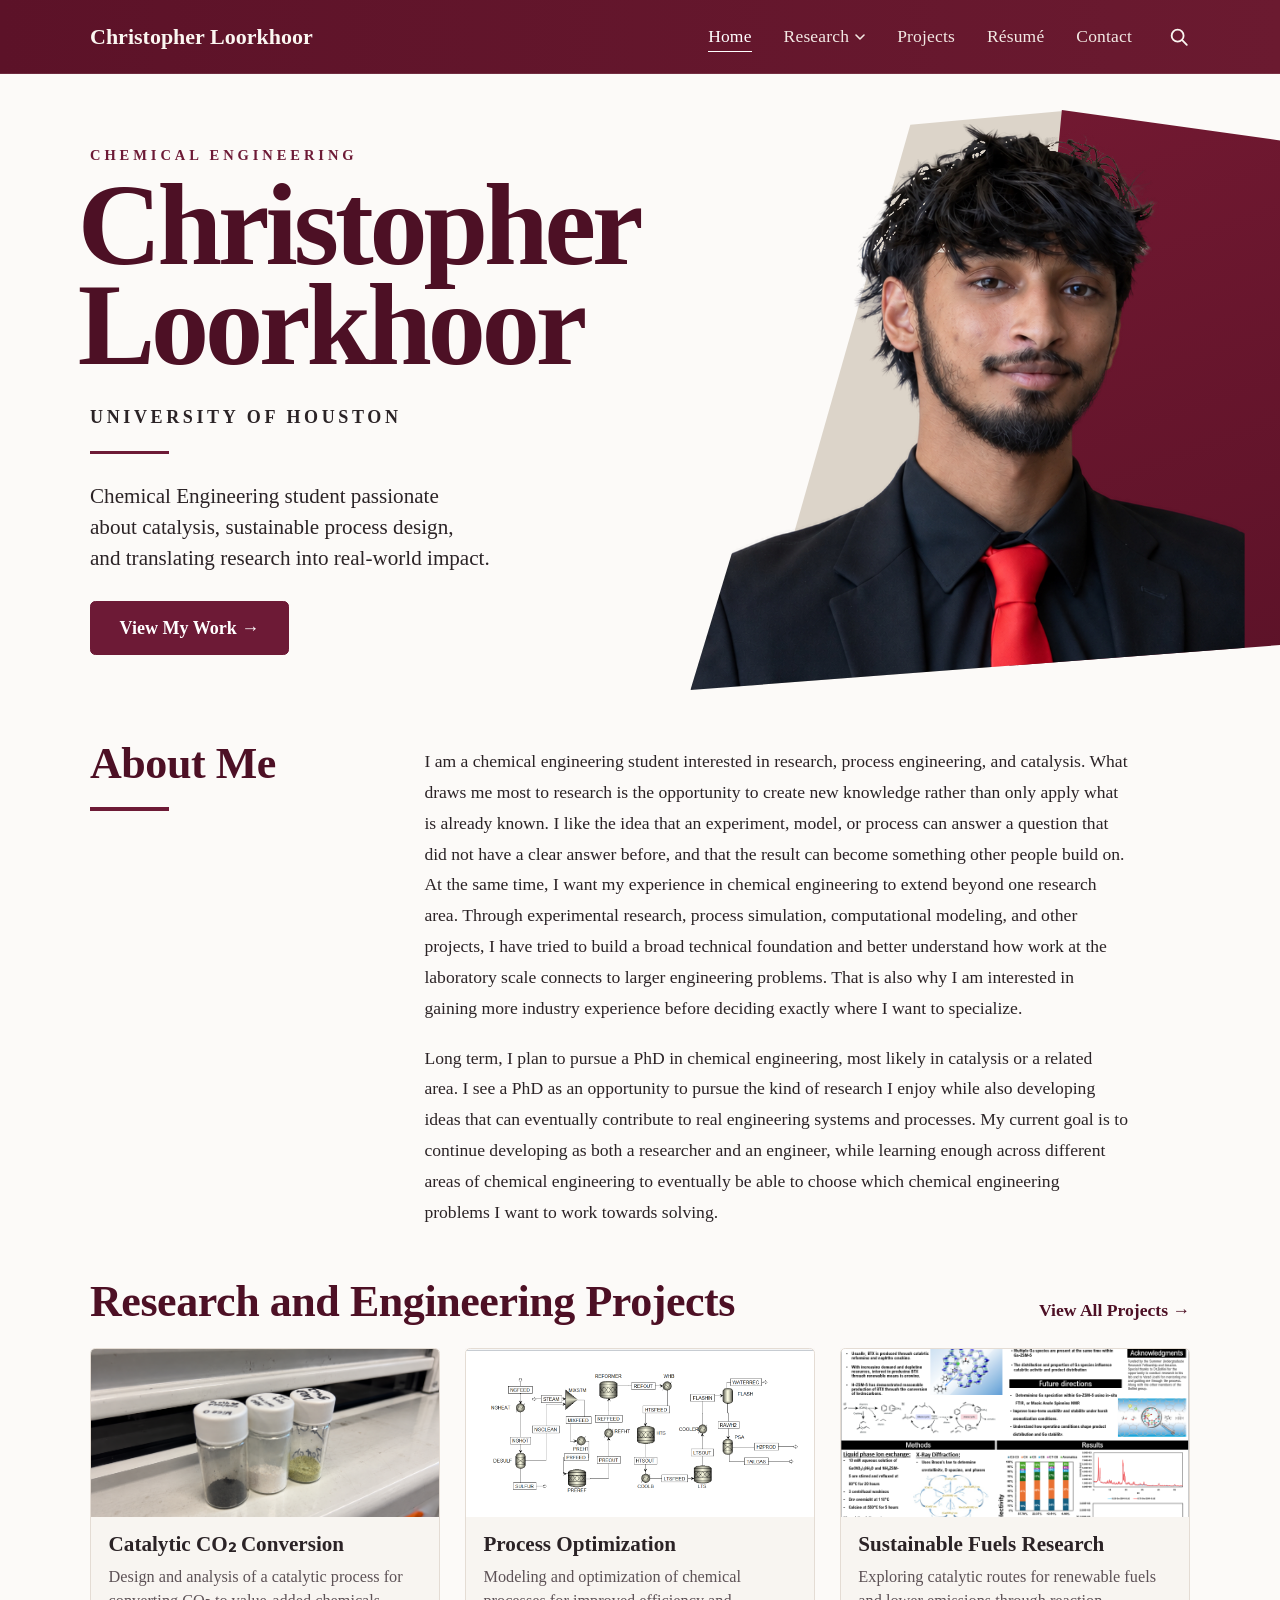
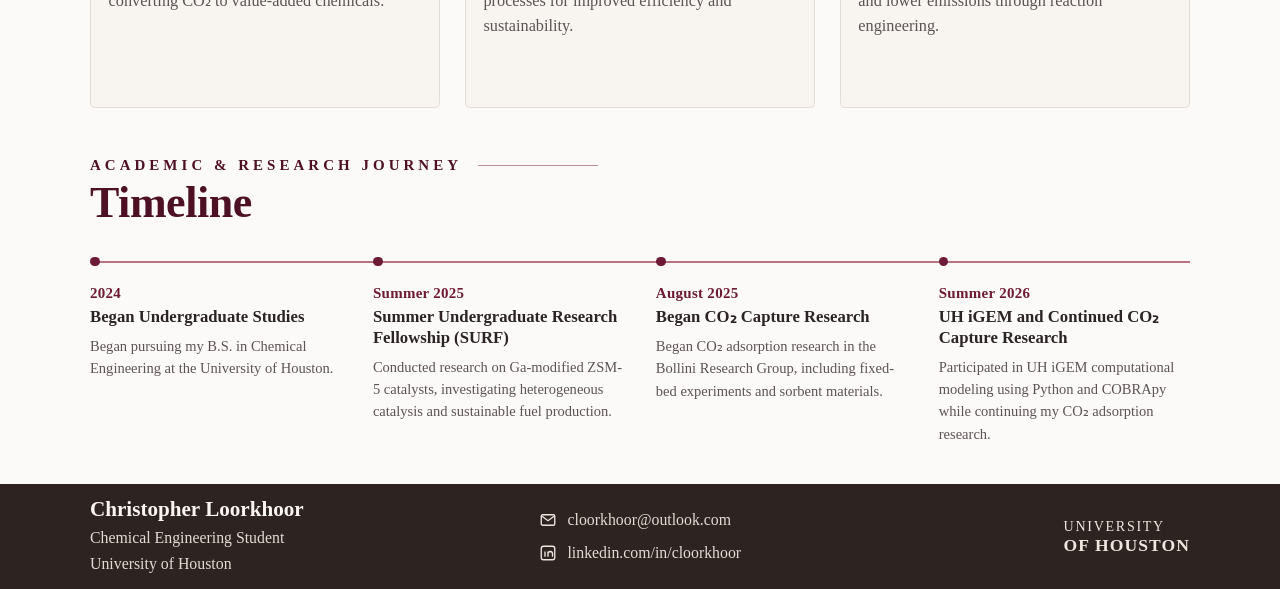
==== commit 26f94cf8: "Add files via upload" ====
--- a/index.html
+++ b/index.html
@@ -5,7 +5,7 @@
     <meta name="viewport" content="width=device-width, initial-scale=1.0" />
     <meta
       name="description"
-      content="Christopher Loorkhoor's chemical engineering portfolio: research, projects, experience, and goals."
+      content="Christopher Loorkhoor's chemical engineering portfolio: research, projects, and engineering experience."
     />
     <meta name="theme-color" content="#fcfaf8" />
     <title>Chemical Engineering Portfolio | Christopher Loorkhoor</title>
@@ -40,9 +40,9 @@
           </div>
         </details>
         <a href="projects.html">Projects</a>
-        <a href="goals.html">Goals</a>
+
         <a href="resume.html">Résumé</a>
-        <a href="resume.html#contact">Contact</a>
+        <a href="contact.html">Contact</a>
       </nav>
       <!-- Search icon: links to the Projects page (there is no site search). -->
       <a class="header-search" href="projects.html" aria-label="Browse projects">
--- a/styles.css
+++ b/styles.css
@@ -2376,3 +2376,165 @@
 
 /* space between stacked figures in one media column (matches the SMR supporting figure) */
 .media-visual .smr-figures .project-figure + .project-figure { margin-top: 1.5rem; }
+
+
+/* =============================================================
+   RÉSUMÉ PDF PREVIEW / CONTACT PAGE — NOVEMBER 2026
+   Only applies to resume.html and contact.html.
+   ============================================================= */
+
+/* Full PDF preview: a comfortable reading width on desktops and 4K monitors. */
+.portfolio-redesign.page-resume .resume-document-section {
+  width: 100%;
+  max-width: 1050px;
+  margin: 0 auto;
+}
+.portfolio-redesign.page-resume .resume-document-heading {
+  margin-bottom: 1.3rem;
+}
+.portfolio-redesign.page-resume .resume-document-heading h2 {
+  color: var(--wine-dark);
+  font: 700 clamp(1.8rem, 2.6vw, 2.5rem)/1.2 var(--serif);
+  margin: 0 0 .35rem;
+}
+.portfolio-redesign.page-resume .resume-document-heading p {
+  margin: 0;
+  color: var(--muted);
+}
+.portfolio-redesign.page-resume .resume-preview-frame {
+  width: min(100%, 950px);
+  margin-inline: auto;
+  padding: clamp(.65rem, 1.8vw, 1.3rem);
+  background: #eeeae6;
+  border: 1px solid #ded4cd;
+  border-radius: 4px;
+  box-shadow: 0 12px 32px rgba(47,37,40,.07);
+}
+.portfolio-redesign.page-resume .resume-pdf-embed {
+  display: block;
+  width: 100%;
+  height: min(1180px, 123vw);
+  min-height: 740px;
+  border: 0;
+  background: white;
+}
+.portfolio-redesign.page-resume .resume-mobile-note {
+  max-width: 950px;
+  margin: .9rem auto 0;
+  font-size: .96rem;
+  color: var(--muted);
+}
+
+/* Contact uses the same burgundy hero as Research / Projects / Goals. */
+.portfolio-redesign.page-contact .contact-main {
+  max-width: 920px;
+  margin: 0 auto 2rem;
+}
+.portfolio-redesign.page-contact .contact-main > h2 {
+  margin: 0 0 .5rem;
+  color: var(--wine-dark);
+  font: 700 clamp(1.9rem, 3vw, 2.55rem)/1.2 var(--serif);
+}
+.portfolio-redesign.page-contact .contact-main > p {
+  margin: 0 0 1.6rem;
+  max-width: 65ch;
+  font-size: clamp(1rem, 1.15vw, 1.13rem);
+}
+.portfolio-redesign.page-contact .contact-options {
+  display: grid;
+  grid-template-columns: repeat(2, minmax(0, 1fr));
+  gap: 1.2rem;
+}
+.portfolio-redesign.page-contact .contact-option {
+  display: flex;
+  align-items: center;
+  gap: 1rem;
+  min-width: 0;
+  padding: 1.4rem;
+  border: 1px solid #e1d5cf;
+  border-radius: 6px;
+  background: #fffdfb;
+  color: var(--espresso);
+  text-decoration: none;
+  transition: border-color .18s ease, box-shadow .18s ease, transform .18s ease;
+}
+.portfolio-redesign.page-contact .contact-option:hover {
+  border-color: var(--wine);
+  box-shadow: 0 12px 25px rgba(47,37,40,.08);
+  transform: translateY(-2px);
+}
+.portfolio-redesign.page-contact .contact-option-icon {
+  display: grid;
+  place-items: center;
+  flex: 0 0 2.4rem;
+  color: var(--wine);
+}
+.portfolio-redesign.page-contact .contact-option-icon svg { width: 30px; height: 30px; }
+.portfolio-redesign.page-contact .contact-option-copy { display: grid; gap: .3rem; min-width: 0; }
+.portfolio-redesign.page-contact .contact-option-copy strong { color: var(--wine-dark); font-size: 1.24rem; }
+.portfolio-redesign.page-contact .contact-option-copy span { overflow-wrap: anywhere; font-size: .98rem; }
+.portfolio-redesign.page-contact .contact-option-arrow { margin-left: auto; align-self: start; color: var(--wine); font-size: 1.3rem; }
+
+/* Larger screens: content stays centered and readable rather than
+   stretching across a wide desktop or ultrawide monitor. */
+@media (min-width: 1600px) {
+  .portfolio-redesign:not(.page-index) .inner-page { width: min(1180px, calc(100% - 6rem)); }
+  .portfolio-redesign:not(.page-index) .page-heading .page-lead { max-width: 810px; }
+  .portfolio-redesign:not(.page-index) .reading-section p { max-width: 83ch; }
+}
+
+@media (max-width: 760px) {
+  .portfolio-redesign.page-resume .resume-preview-frame { padding: .4rem; }
+  /* Mobile browsers often render embedded PDF documents poorly.
+     The selected PDF stays available in a new tab via the fallback link. */
+  .portfolio-redesign.page-resume .resume-pdf-embed { height: 650px; min-height: 0; }
+  .portfolio-redesign.page-contact .contact-options { grid-template-columns: 1fr; }
+  .portfolio-redesign.page-contact .contact-option { padding: 1.1rem; }
+}
+@media (max-width: 480px) {
+  .portfolio-redesign.page-resume .resume-pdf-embed { height: 520px; }
+}
+@media (prefers-reduced-motion: reduce) {
+  .portfolio-redesign.page-contact .contact-option { transition: none; }
+}
+
+
+/* =============================================================
+   RÉSUMÉ / CV VIEWER SWITCH — buttons share one visual style.
+   Only resume.html is affected. The existing PDF frame remains in place.
+   ============================================================= */
+.portfolio-redesign.page-resume .page-heading .document-actions .document-preview-toggle,
+.portfolio-redesign.page-resume .page-heading .document-actions .document-preview-toggle:first-child {
+  appearance: none;
+  display: inline-flex;
+  background: var(--ivory);
+  color: var(--wine-dark);
+  border: 2px solid var(--ivory);
+  border-radius: 3px;
+  cursor: pointer;
+  font: 600 1rem/1.25 var(--sans);
+  min-height: 46px;
+  padding: .7rem 1.35rem;
+  text-transform: none;
+  letter-spacing: normal;
+  box-shadow: none;
+  transition: opacity .16s ease, box-shadow .16s ease;
+}
+.portfolio-redesign.page-resume .page-heading .document-actions .document-preview-toggle[aria-pressed="true"] {
+  /* same color; thin inset accent identifies the displayed PDF */
+  box-shadow: inset 0 -4px 0 var(--wine);
+}
+.portfolio-redesign.page-resume .page-heading .document-actions .document-preview-toggle:hover {
+  opacity: .89;
+  transform: none;
+}
+.portfolio-redesign.page-resume .page-heading .document-actions .document-preview-toggle:focus-visible {
+  outline: 3px solid var(--ivory);
+  outline-offset: 4px;
+}
+.portfolio-redesign.page-resume .document-preview-help {
+  margin: -.55rem 0 1rem;
+  max-width: 950px;
+  color: var(--muted);
+  font-size: .96rem;
+}
--- a/homepage.css
+++ b/homepage.css
@@ -463,3 +463,17 @@
   .page-index .timeline-dot { top: .15rem; left: -1.6rem; width: 12px; height: 12px; }
   .page-index .section-heading-row { flex-wrap: wrap; }
 }
+
+
+/* ============================================================
+   WIDE SCREEN RESPONSIVENESS — NOVEMBER 2026
+   At 1920px / 2560px / 4K, the editorial hero stays a bounded,
+   centered composition; it should not stretch across the entire monitor.
+   Smaller breakpoints above remain unchanged.
+   ============================================================ */
+@media (min-width: 1600px) {
+  .page-index .home-hero {
+    width: min(100%, 1680px);
+    margin-inline: auto;
+  }
+}
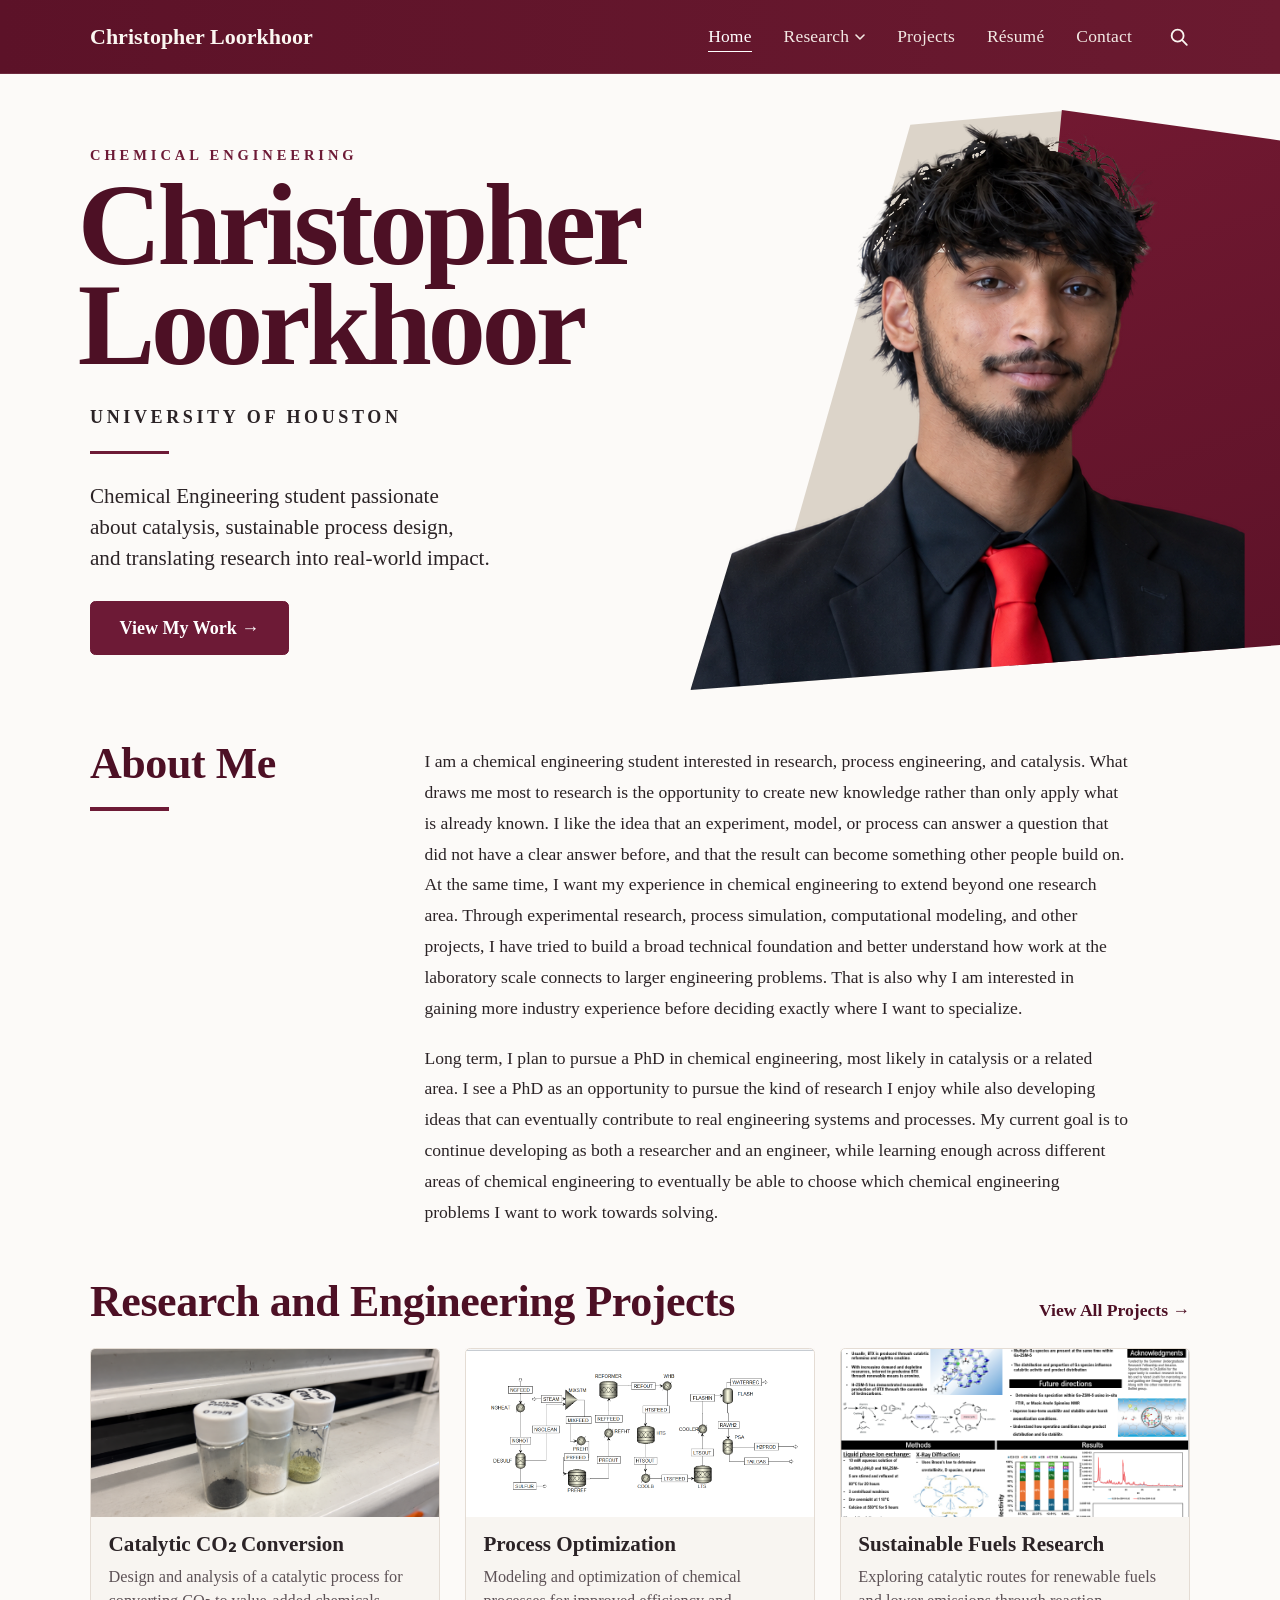
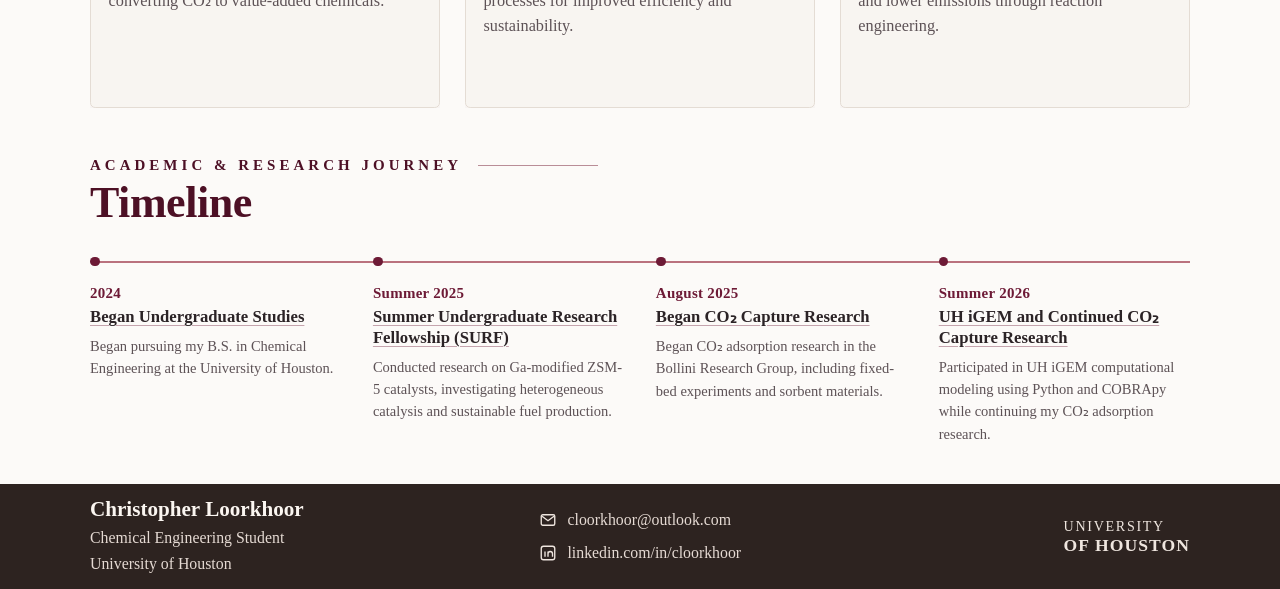
==== commit d01a4e2c: "Add files via upload" ====
--- a/index.html
+++ b/index.html
@@ -12,6 +12,25 @@
     <link href="assets/favicon.svg" rel="icon" type="image/svg+xml" />
     <link href="styles.css" rel="stylesheet" />
     <link href="homepage.css" rel="stylesheet" />
+    <style>
+      /* Homepage timeline links: kept here so only index.html needs updating. */
+      .page-index a.timeline-title {
+        text-decoration: underline;
+        text-decoration-color: rgba(109, 26, 54, 0.38);
+        text-decoration-thickness: 1px;
+        text-underline-offset: 0.18em;
+        transition: color 160ms ease, text-decoration-color 160ms ease;
+      }
+      .page-index a.timeline-title:hover,
+      .page-index a.timeline-title:focus-visible {
+        color: var(--h-wine);
+        text-decoration-color: currentColor;
+      }
+      .page-index a.timeline-title:focus-visible {
+        outline: 2px solid var(--h-wine);
+        outline-offset: 4px;
+      }
+    </style>
   </head>
   <body class="page-index portfolio-redesign">
     <a class="skip-link" href="#main">Skip to content</a>
@@ -204,25 +223,25 @@
           <article class="timeline-step">
             <span class="timeline-dot"></span>
             <h3>2024</h3>
-            <strong class="timeline-title">Began Undergraduate Studies</strong>
+            <a class="timeline-title" href="resume.html">Began Undergraduate Studies</a>
             <p>Began pursuing my B.S. in Chemical Engineering at the University of Houston.</p>
           </article>
           <article class="timeline-step">
             <span class="timeline-dot"></span>
             <h3>Summer 2025</h3>
-            <strong class="timeline-title">Summer Undergraduate Research Fellowship (SURF)</strong>
+            <a class="timeline-title" href="catalysis.html">Summer Undergraduate Research Fellowship (SURF)</a>
             <p>Conducted research on Ga-modified ZSM-5 catalysts, investigating heterogeneous catalysis and sustainable fuel production.</p>
           </article>
           <article class="timeline-step">
             <span class="timeline-dot"></span>
             <h3>August 2025</h3>
-            <strong class="timeline-title">Began CO₂ Capture Research</strong>
+            <a class="timeline-title" href="sorbents.html">Began CO₂ Capture Research</a>
             <p>Began CO₂ adsorption research in the Bollini Research Group, including fixed-bed experiments and sorbent materials.</p>
           </article>
           <article class="timeline-step">
             <span class="timeline-dot"></span>
             <h3>Summer 2026</h3>
-            <strong class="timeline-title">UH iGEM and Continued CO₂ Capture Research</strong>
+            <a class="timeline-title" href="projects.html#igem">UH iGEM and Continued CO₂ Capture Research</a>
             <p>Participated in UH iGEM computational modeling using Python and COBRApy while continuing my CO₂ adsorption research.</p>
           </article>
         </div>
